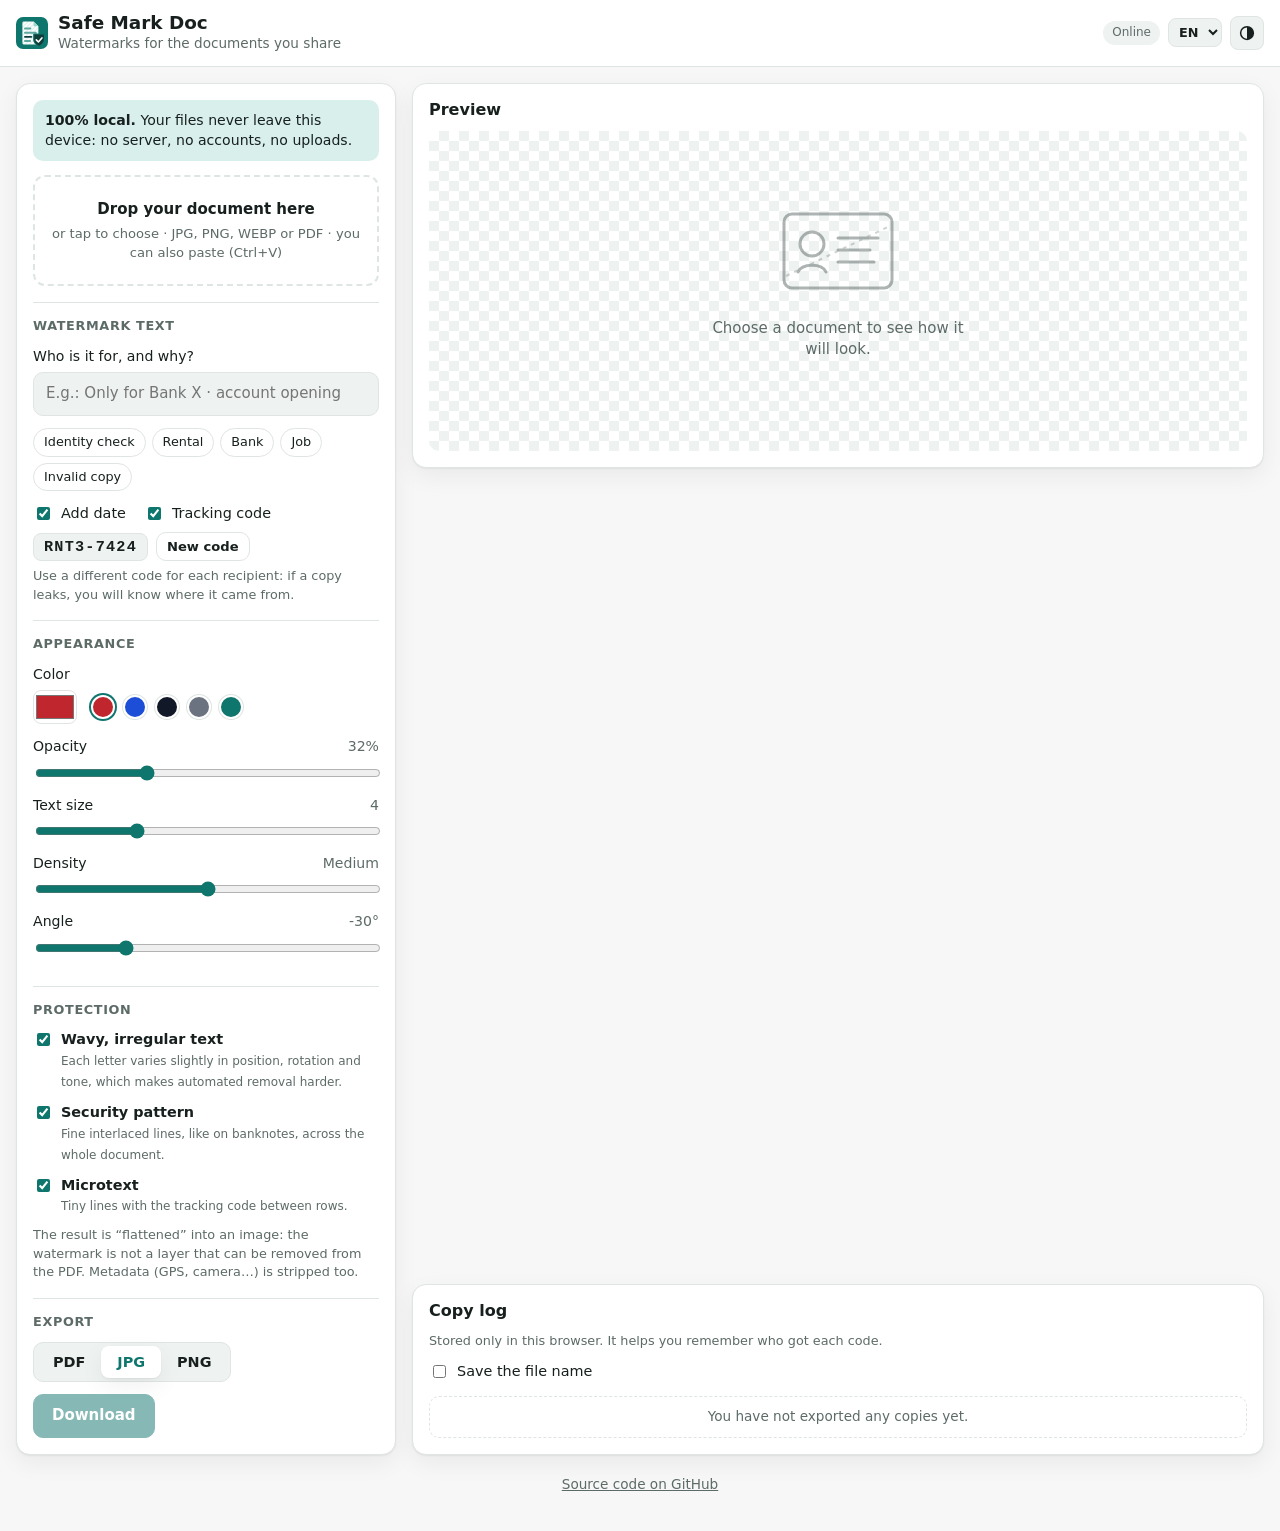
==== src/index.html @ 2d3dea59 "feat(a11y): announce progress and errors and expose the selected color" ====
<!doctype html>
<html lang="es">
<head>
  <meta charset="utf-8">
  <meta name="viewport" content="width=device-width, initial-scale=1, viewport-fit=cover">
  <title>Safe Mark Doc</title>
  <meta name="description" data-i18n-attr="content:meta.description" content="Añade marcas de agua resistentes a tu DNI, contratos o facturas antes de compartirlos. Sin subir nada: todo ocurre en tu dispositivo.">
  <meta name="theme-color" content="#0f766e">
  <link rel="manifest" href="manifest.webmanifest">
  <link rel="icon" href="icons/favicon.svg" type="image/svg+xml">
  <link rel="apple-touch-icon" href="icons/apple-touch-icon.png">
  <meta name="apple-mobile-web-app-capable" content="yes">
  <meta name="apple-mobile-web-app-title" content="Safe Mark Doc">
  <script>
    // Apply saved theme and language before first paint to avoid a flash.
    try {
      const prefs = JSON.parse(localStorage.getItem('ms-ui-v1') || '{}');
      if (prefs.theme === 'light' || prefs.theme === 'dark') document.documentElement.dataset.theme = prefs.theme;
      if (prefs.lang) document.documentElement.lang = prefs.lang;
    } catch {}
  </script>
  <link rel="stylesheet" href="css/styles.css">
  <script type="module" src="js/app.js"></script>
</head>
<body>
  <header class="o-topbar">
    <div class="m-brand">
      <img src="icons/favicon.svg" alt="" width="32" height="32">
      <div>
        <h1>Safe Mark Doc</h1>
        <p data-i18n="app.tagline">Marcas de agua para documentos que compartes</p>
      </div>
    </div>
    <div class="o-topbar__actions">
      <span id="net-status" class="a-pill" data-i18n-attr="title:top.netTitle"></span>
      <label class="m-lang-select">
        <span class="u-visually-hidden" data-i18n="top.language">Idioma</span>
        <select id="lang-select">
          <option value="es">ES</option>
          <option value="en">EN</option>
        </select>
      </label>
      <button type="button" id="theme-btn" class="a-icon-btn">
        <svg class="a-icon-btn__icon--auto" viewBox="0 0 24 24" aria-hidden="true"><circle cx="12" cy="12" r="8.5" fill="none" stroke="currentColor" stroke-width="2"/><path d="M12 3.5a8.5 8.5 0 0 1 0 17z" fill="currentColor"/></svg>
        <svg class="a-icon-btn__icon--light" viewBox="0 0 24 24" aria-hidden="true"><circle cx="12" cy="12" r="4.5" fill="none" stroke="currentColor" stroke-width="2"/><path d="M12 2v2.5M12 19.5V22M2 12h2.5M19.5 12H22M4.9 4.9l1.8 1.8M17.3 17.3l1.8 1.8M4.9 19.1l1.8-1.8M17.3 6.7l1.8-1.8" stroke="currentColor" stroke-width="2" stroke-linecap="round"/></svg>
        <svg class="a-icon-btn__icon--dark" viewBox="0 0 24 24" aria-hidden="true"><path d="M20 14.5A8.5 8.5 0 0 1 9.5 4a8.5 8.5 0 1 0 10.5 10.5z" fill="none" stroke="currentColor" stroke-width="2" stroke-linejoin="round"/></svg>
      </button>
      <button id="install-btn" class="a-btn a-btn--ghost" hidden data-i18n="top.install">Instalar app</button>
    </div>
  </header>

  <div id="update-bar" class="o-update-bar" role="status" hidden>
    <span data-i18n="update.available">Hay una nueva versión disponible.</span>
    <button type="button" id="update-btn" class="a-btn a-btn--small a-btn--primary" data-i18n="update.reload">Actualizar</button>
  </div>

  <main class="t-layout">
    <section class="o-panel t-layout__controls" data-i18n-attr="aria-label:controls.aria">
      <div class="a-privacy" data-i18n-html="privacy">
        <strong>100&nbsp;% local.</strong> Tus archivos nunca salen de este dispositivo: no hay servidor, ni cuentas, ni subidas.
      </div>

      <label class="m-dropzone" id="dropzone">
        <input id="file-input" type="file" accept="image/*,application/pdf" multiple>
        <span class="m-dropzone__title" data-i18n="drop.title">Arrastra aquí tu documento</span>
        <span class="m-dropzone__sub" data-i18n="drop.sub">o pulsa para elegir · JPG, PNG, WEBP o PDF · también puedes pegar (Ctrl+V)</span>
      </label>

      <fieldset>
        <legend data-i18n="text.legend">Texto de la marca</legend>
        <label class="m-field">
          <span data-i18n="text.label">¿Para quién y para qué?</span>
          <input id="wm-text" type="text" maxlength="120" data-i18n-attr="placeholder:text.placeholder" placeholder="Ej.: Solo para Banco X · apertura de cuenta">
        </label>
        <div class="m-chips" id="presets" data-i18n-attr="aria-label:presets.aria">
          <button type="button" class="a-chip" data-preset="identity" data-i18n="preset.identity.label">Verificación de identidad</button>
          <button type="button" class="a-chip" data-preset="rental" data-i18n="preset.rental.label">Alquiler</button>
          <button type="button" class="a-chip" data-preset="bank" data-i18n="preset.bank.label">Banco</button>
          <button type="button" class="a-chip" data-preset="job" data-i18n="preset.job.label">Empleo</button>
          <button type="button" class="a-chip" data-preset="copy" data-i18n="preset.copy.label">Copia no válida</button>
        </div>
        <div class="m-toggles">
          <label class="m-check"><input id="opt-date" type="checkbox" checked> <span data-i18n="opt.date">Añadir fecha</span></label>
          <label class="m-check"><input id="opt-trace" type="checkbox" checked> <span data-i18n="opt.trace">Código de rastreo</span></label>
        </div>
        <div class="m-trace-row" id="trace-row">
          <code id="trace-code" data-i18n-attr="title:trace.title"></code>
          <button type="button" class="a-btn a-btn--small a-btn--ghost" id="trace-regen" data-i18n="trace.regen">Nuevo código</button>
        </div>
        <p class="a-hint" data-i18n="trace.hint">Usa un código distinto para cada destinatario: si aparece una copia filtrada sabrás de dónde salió.</p>
      </fieldset>

      <fieldset>
        <legend data-i18n="look.legend">Aspecto</legend>
        <div class="m-row">
          <label class="m-field m-field--color">
            <span data-i18n="look.color">Color</span>
            <input id="wm-color" type="color" value="#c0262d">
          </label>
          <div class="m-swatches" id="swatches">
            <button type="button" style="--c:#c0262d" data-color="#c0262d" data-i18n-attr="aria-label:color.red"></button>
            <button type="button" style="--c:#1d4ed8" data-color="#1d4ed8" data-i18n-attr="aria-label:color.blue"></button>
            <button type="button" style="--c:#111827" data-color="#111827" data-i18n-attr="aria-label:color.black"></button>
            <button type="button" style="--c:#6b7280" data-color="#6b7280" data-i18n-attr="aria-label:color.gray"></button>
            <button type="button" style="--c:#0f766e" data-color="#0f766e" data-i18n-attr="aria-label:color.green"></button>
          </div>
        </div>
        <label class="m-field m-field--range">
          <span><span data-i18n="look.opacity">Opacidad</span> <output id="out-opacity"></output></span>
          <input id="wm-opacity" type="range" min="10" max="80" value="32">
        </label>
        <label class="m-field m-field--range">
          <span><span data-i18n="look.size">Tamaño del texto</span> <output id="out-size"></output></span>
          <input id="wm-size" type="range" min="2" max="9" step="0.5" value="4">
        </label>
        <label class="m-field m-field--range">
          <span><span data-i18n="look.density">Densidad</span> <output id="out-density"></output></span>
          <input id="wm-density" type="range" min="1" max="5" value="3">
        </label>
        <label class="m-field m-field--range">
          <span><span data-i18n="look.angle">Ángulo</span> <output id="out-angle"></output></span>
          <input id="wm-angle" type="range" min="-60" max="60" value="-30">
        </label>
      </fieldset>

      <fieldset>
        <legend data-i18n="protect.legend">Protección</legend>
        <label class="m-check m-check--block">
          <input id="opt-wave" type="checkbox" checked>
          <span data-i18n-html="protect.wave"></span>
        </label>
        <label class="m-check m-check--block">
          <input id="opt-guilloche" type="checkbox" checked>
          <span data-i18n-html="protect.guilloche"></span>
        </label>
        <label class="m-check m-check--block">
          <input id="opt-micro" type="checkbox" checked>
          <span data-i18n-html="protect.micro"></span>
        </label>
        <p class="a-hint" data-i18n="protect.hint"></p>
      </fieldset>

      <fieldset>
        <legend data-i18n="export.legend">Exportar</legend>
        <div class="m-segmented" id="format" role="radiogroup" data-i18n-attr="aria-label:export.format">
          <label><input type="radio" name="format" value="pdf"> PDF</label>
          <label><input type="radio" name="format" value="jpeg" checked> JPG</label>
          <label><input type="radio" name="format" value="png"> PNG</label>
        </div>
        <div class="m-actions">
          <button type="button" class="a-btn a-btn--primary" id="download-btn" disabled data-i18n="export.download">Descargar</button>
          <button type="button" class="a-btn" id="share-btn" disabled hidden data-i18n="export.share">Compartir…</button>
        </div>
      </fieldset>
    </section>

    <section class="o-panel t-layout__preview" data-i18n-attr="aria-label:preview.aria">
      <div class="o-panel__head">
        <h2 data-i18n="preview.title">Vista previa</h2>
        <div class="m-pager" id="pager" hidden>
          <button type="button" class="a-btn a-btn--small a-btn--ghost" id="prev-page" data-i18n-attr="aria-label:preview.prev">‹</button>
          <span id="page-label" aria-live="polite"></span>
          <button type="button" class="a-btn a-btn--small a-btn--ghost" id="next-page" data-i18n-attr="aria-label:preview.next">›</button>
        </div>
        <button type="button" class="a-btn a-btn--small a-btn--ghost" id="clear-btn" hidden data-i18n="preview.clear">Quitar</button>
      </div>
      <div class="o-redact-bar" id="redact-bar" hidden>
        <span class="o-redact-bar__label" data-i18n="redact.label">Ocultar datos</span>
        <div class="m-segmented m-segmented--compact" id="redact-mode" role="radiogroup" data-i18n-attr="aria-label:redact.aria">
          <label data-i18n-attr="title:redact.none.title"><input type="radio" name="redact" value="none" checked> <span data-i18n="redact.none">Ver</span></label>
          <label data-i18n-attr="title:redact.box.title"><input type="radio" name="redact" value="box"> <span data-i18n="redact.box">Tapar</span></label>
          <label data-i18n-attr="title:redact.blur.title"><input type="radio" name="redact" value="blur"> <span data-i18n="redact.blur">Desenfocar</span></label>
          <label data-i18n-attr="title:redact.pixelate.title"><input type="radio" name="redact" value="pixelate"> <span data-i18n="redact.pixelate">Pixelar</span></label>
        </div>
        <div class="o-redact-bar__actions">
          <button type="button" class="a-btn a-btn--small a-btn--ghost" id="redact-undo" disabled data-i18n="redact.undo">Deshacer</button>
          <button type="button" class="a-btn a-btn--small a-btn--ghost a-btn--danger" id="redact-delete" disabled data-i18n="redact.delete">Eliminar zona</button>
        </div>
      </div>
      <p class="a-hint a-hint--redact" id="redact-hint" aria-live="polite" hidden></p>
      <p class="a-hint a-hint--redact a-hint--keys" id="redact-keys" data-i18n="redact.keys"></p>
      <div class="o-stage" id="stage">
        <div class="m-empty" id="empty">
          <svg viewBox="0 0 120 90" aria-hidden="true"><rect x="6" y="8" width="108" height="74" rx="8" fill="none" stroke="currentColor" stroke-width="3"/><circle cx="34" cy="38" r="12" fill="none" stroke="currentColor" stroke-width="3"/><path d="M20 66c4-9 24-9 28 0M60 32h40M60 44h32M60 56h36" stroke="currentColor" stroke-width="3" stroke-linecap="round" fill="none"/><path d="M8 70 112 20" stroke="currentColor" stroke-width="2" stroke-dasharray="4 5" opacity=".6"/></svg>
          <p data-i18n="preview.empty">Elige un documento para ver aquí cómo quedará.</p>
        </div>
        <canvas id="preview-canvas" tabindex="0" role="application" aria-describedby="redact-hint redact-keys" data-i18n-attr="aria-label:redact.canvas" hidden></canvas>
        <div class="m-busy" id="busy" hidden><span class="a-spinner"></span><span id="busy-label" data-i18n="busy.default">Procesando…</span></div>
      </div>
    </section>

    <section class="o-panel t-layout__log" data-i18n-attr="aria-label:log.aria">
      <div class="o-panel__head">
        <h2 data-i18n="log.title">Registro de copias</h2>
        <button type="button" class="a-btn a-btn--small a-btn--ghost" id="log-clear" hidden data-i18n="log.clear">Borrar registro</button>
      </div>
      <p class="a-hint" data-i18n="log.hint">Se guarda solo en este navegador. Te ayuda a saber a quién diste cada código.</p>
      <label class="m-check m-check--log"><input id="log-keep-name" type="checkbox"> <span data-i18n="log.keepName">Guardar el nombre del archivo</span></label>
      <ul id="log-list" class="o-log-list"></ul>
    </section>
  </main>

  <footer class="o-site-footer">
    <a href="https://github.com/kijart/safe-mark-doc" target="_blank" rel="noopener noreferrer" data-i18n="footer.source">Código fuente en GitHub</a>
    <span id="app-version" class="o-site-footer__version" hidden></span>
  </footer>

  <dialog id="password-dialog" class="o-dialog" aria-labelledby="password-title" aria-describedby="password-message">
    <form id="password-form" method="dialog">
      <h2 id="password-title" data-i18n="password.title">PDF protegido</h2>
      <p id="password-message" class="o-dialog__message"></p>
      <input id="password-input" type="password" autocomplete="off" required data-i18n-attr="aria-label:password.label">
      <div class="m-actions o-dialog__actions">
        <button type="button" id="password-cancel" class="a-btn" data-i18n="password.cancel">Cancelar</button>
        <button type="submit" class="a-btn a-btn--primary" data-i18n="password.open">Abrir</button>
      </div>
    </form>
  </dialog>

  <div id="toast" class="o-toast" aria-hidden="true"></div>
  <p id="announce-status" class="u-visually-hidden" role="status"></p>
  <p id="announce-alert" class="u-visually-hidden" role="alert"></p>
</body>
</html>
---- src/css/styles.css ----
/*
 * Styles organized by Atomic Design levels:
 *   1. Tokens     design variables (colors, radius, shadow), light and dark
 *   2. Base       reset and document defaults
 *   3. Atoms      a-*  smallest elements: buttons, inputs, pills, chips...
 *   4. Molecules  m-*  small groups of atoms: fields, segmented control...
 *   5. Organisms  o-*  page sections: top bar, panels, stage, log, toast...
 *   6. Templates  t-*  page layout
 *   7. Utilities  u-*  single-purpose helpers
 *
 * Naming: BEM inside each prefix (block__element, block--modifier);
 * is-* classes are states toggled from JavaScript.
 * Responsive rules live next to the component they change.
 */

/* ==========================================================================
   1. Tokens
   ========================================================================== */

:root {
  --bg: #f6f7f6;
  --surface: #ffffff;
  --surface-2: #eef2f1;
  --text: #17201e;
  --muted: #5d6b68;
  --border: #dfe5e3;
  --accent: #0f766e;
  --accent-strong: #0b5f58;
  --accent-soft: #d8efec;
  --on-accent: #ffffff;
  --danger: #b42318;
  --shadow: 0 1px 2px rgb(16 24 22 / 6%), 0 8px 24px rgb(16 24 22 / 6%);
  --radius: 14px;
  color-scheme: light;
}

/* Dark tokens: used in automatic mode when the OS prefers dark, or when forced with data-theme="dark". */
@media (prefers-color-scheme: dark) {
  :root:not([data-theme="light"]) {
    --bg: #0e1413;
    --surface: #161e1c;
    --surface-2: #1e2826;
    --text: #e7eeec;
    --muted: #97a6a2;
    --border: #2a3532;
    --accent: #2bb3a4;
    --accent-strong: #4fc8ba;
    --accent-soft: #173a36;
    --on-accent: #06201d;
    --shadow: 0 1px 2px rgb(0 0 0 / 30%), 0 8px 24px rgb(0 0 0 / 25%);
    color-scheme: dark;

  }
}

:root[data-theme="dark"] {
  --bg: #0e1413;
  --surface: #161e1c;
  --surface-2: #1e2826;
  --text: #e7eeec;
  --muted: #97a6a2;
  --border: #2a3532;
  --accent: #2bb3a4;
  --accent-strong: #4fc8ba;
  --accent-soft: #173a36;
  --on-accent: #06201d;
  --shadow: 0 1px 2px rgb(0 0 0 / 30%), 0 8px 24px rgb(0 0 0 / 25%);
  color-scheme: dark;

}

/* ==========================================================================
   2. Base
   ========================================================================== */

* {
  box-sizing: border-box;
}

/* `hidden` must always win over component display rules (e.g. `.o-stage canvas { display: block }`). */
[hidden] {
  display: none !important;
}

html,
body {
  margin: 0;
}

body {
  background: var(--bg);
  color: var(--text);
  font: 15px/1.45 system-ui, -apple-system, "Segoe UI", Roboto, sans-serif;
  min-height: 100dvh;
}

/* ==========================================================================
   3. Atoms
   ========================================================================== */

/* Headings */
h1,
h2 {
  margin: 0;
  line-height: 1.2;
}

h1 {
  font-size: 1.15rem;
}

h2 {
  font-size: 1rem;
}

/* Form controls */
fieldset {
  border: 0;
  border-top: 1px solid var(--border);
  margin: 16px 0 0;
  padding: 14px 0 0;
  min-width: 0;
}

legend {
  font-weight: 650;
  font-size: .8rem;
  text-transform: uppercase;
  letter-spacing: .05em;
  color: var(--muted);
  padding: 0;
  float: left;
  width: 100%;
  margin-bottom: 10px;
}

legend+* {
  clear: both;
}

input[type="text"],
input[type="password"] {
  font: inherit;
  color: inherit;
  background: var(--surface-2);
  border: 1px solid var(--border);
  border-radius: 10px;
  padding: 10px 12px;
  width: 100%;
}

input[type="text"]:focus,
input[type="password"]:focus {
  outline: 2px solid var(--accent);
  outline-offset: 1px;
}

input[type="range"] {
  width: 100%;
  accent-color: var(--accent);
}

input[type="checkbox"],
input[type="radio"] {
  accent-color: var(--accent);
}

/* Button */
.a-btn {
  font: inherit;
  font-weight: 600;
  border: 1px solid var(--border);
  background: var(--surface);
  color: var(--text);
  padding: 10px 18px;
  border-radius: 10px;
  cursor: pointer;
}

.a-btn:hover:not(:disabled) {
  border-color: var(--accent);
}

.a-btn:disabled {
  opacity: .5;
  cursor: not-allowed;
}

.a-btn--primary {
  background: var(--accent);
  border-color: var(--accent);
  color: var(--on-accent);
}

.a-btn--primary:hover:not(:disabled) {
  background: var(--accent-strong);
}

.a-btn--ghost {
  background: transparent;
}

.a-btn--small {
  padding: 4px 10px;
  font-size: .82rem;
}

.a-btn--danger:not(:disabled) {
  color: var(--danger);
}

/* Icon button: shows the icon that matches its data-mode */
.a-icon-btn {
  display: inline-grid;
  place-items: center;
  width: 34px;
  height: 34px;
  padding: 0;
  border: 1px solid var(--border);
  border-radius: 8px;
  background: var(--surface-2);
  color: var(--text);
  cursor: pointer;
}

.a-icon-btn:hover {
  border-color: var(--accent);
}

.a-icon-btn:focus-visible {
  outline: 2px solid var(--accent);
  outline-offset: 1px;
}

.a-icon-btn svg {
  width: 18px;
  height: 18px;
  display: none;
}

.a-icon-btn[data-mode="auto"] .a-icon-btn__icon--auto,
.a-icon-btn[data-mode="light"] .a-icon-btn__icon--light,
.a-icon-btn[data-mode="dark"] .a-icon-btn__icon--dark {
  display: block;
}

/* Pill */
.a-pill {
  font-size: .75rem;
  padding: 3px 9px;
  border-radius: 999px;
  background: var(--surface-2);
  color: var(--muted);
  white-space: nowrap;
}

.a-pill.is-offline {
  background: #fdecc8;
  color: #7a4b00;
}

@media (max-width: 520px) {

  /* Only surface the connection pill when it matters. */
  .a-pill:not(.is-offline) {
    display: none;
  }
}

/* Chip */
.a-chip {
  font: inherit;
  font-size: .8rem;
  border: 1px solid var(--border);
  background: var(--surface);
  color: var(--text);
  padding: 4px 10px;
  border-radius: 999px;
  cursor: pointer;
}

.a-chip:hover {
  border-color: var(--accent);
  color: var(--accent);
}

/* Spinner */
.a-spinner {
  width: 20px;
  height: 20px;
  border-radius: 50%;
  border: 3px solid var(--border);
  border-top-color: var(--accent);
  animation: spin .8s linear infinite;
}

@keyframes spin {
  to {
    transform: rotate(360deg);
  }
}

/* Text */
.a-hint {
  color: var(--muted);
  font-size: .8rem;
  margin: 4px 0 0;
}

.a-hint--redact {
  margin: 0 0 10px;
}

/* Keyboard help: read by screen readers through aria-describedby, shown while the preview has keyboard focus. */
.a-hint--keys {
  display: none;
}

.o-panel:has(canvas:focus-visible) .a-hint--keys {
  display: block;
}

.a-privacy {
  background: var(--accent-soft);
  color: var(--text);
  border-radius: 10px;
  padding: 10px 12px;
  font-size: .88rem;
  margin-bottom: 14px;
}

/* ==========================================================================
   4. Molecules
   ========================================================================== */

/* Brand: logo, title and tagline */
.m-brand {
  display: flex;
  align-items: center;
  gap: 10px;
  min-width: 0;
}

.m-brand p {
  margin: 0;
  color: var(--muted);
  font-size: .85rem;
}

@media (max-width: 520px) {
  .m-brand p {
    display: none;
  }

  .m-brand h1 {
    white-space: nowrap;
  }
}

/* Language select */
.m-lang-select select {
  font: inherit;
  font-size: .8rem;
  font-weight: 650;
  color: var(--text);
  background: var(--surface-2);
  border: 1px solid var(--border);
  border-radius: 8px;
  padding: 5px 6px;
  cursor: pointer;
}

.m-lang-select select:focus-visible {
  outline: 2px solid var(--accent);
  outline-offset: 1px;
}

/* Dropzone */
.m-dropzone {
  display: flex;
  flex-direction: column;
  align-items: center;
  text-align: center;
  gap: 4px;
  padding: 22px 14px;
  border: 2px dashed var(--border);
  border-radius: 12px;
  cursor: pointer;
  transition: border-color .15s, background .15s;
}

.m-dropzone:hover,
.m-dropzone.is-over {
  border-color: var(--accent);
  background: var(--accent-soft);
}

.m-dropzone:focus-within {
  outline: 2px solid var(--accent);
  outline-offset: 2px;
}

.m-dropzone input {
  position: absolute;
  width: 1px;
  height: 1px;
  opacity: 0;
}

.m-dropzone__title {
  font-weight: 600;
}

.m-dropzone__sub {
  color: var(--muted);
  font-size: .82rem;
}

/* Field: label, value and control */
.m-field {
  display: flex;
  flex-direction: column;
  gap: 6px;
  margin-bottom: 12px;
}

.m-field>span {
  font-size: .88rem;
  display: flex;
  justify-content: space-between;
}

.m-field output {
  color: var(--muted);
  font-variant-numeric: tabular-nums;
}

.m-field--color input {
  width: 44px;
  height: 34px;
  padding: 0;
  border: 1px solid var(--border);
  border-radius: 8px;
  background: none;
  cursor: pointer;
}

/* Fields side by side */
.m-row {
  display: flex;
  align-items: flex-end;
  gap: 14px;
  margin-bottom: 12px;
}

.m-row .m-field {
  margin-bottom: 0;
}

/* Chip group */
.m-chips {
  display: flex;
  flex-wrap: wrap;
  gap: 6px;
  margin-bottom: 12px;
}

/* Checkbox with label */
.m-toggles {
  display: flex;
  flex-wrap: wrap;
  gap: 6px 18px;
  margin-bottom: 8px;
}

.m-check {
  display: inline-flex;
  align-items: center;
  gap: 8px;
  font-size: .9rem;
  cursor: pointer;
}

.m-check--block {
  display: flex;
  align-items: flex-start;
  margin-bottom: 10px;
}

.m-check--block input {
  margin-top: 4px;
}

.m-check--log {
  margin-top: 10px;
}

.m-check small {
  color: var(--muted);
}

/* Trace code and its action */
.m-trace-row {
  display: flex;
  align-items: center;
  gap: 8px;
  margin-bottom: 6px;
}

.m-trace-row code {
  font: 600 .95rem ui-monospace, SFMono-Regular, Menlo, monospace;
  letter-spacing: .08em;
  background: var(--surface-2);
  border: 1px solid var(--border);
  border-radius: 8px;
  padding: 4px 10px;
}

/* Color swatches */
.m-swatches {
  display: flex;
  gap: 8px;
  padding-bottom: 5px;
}

.m-swatches button {
  width: 24px;
  height: 24px;
  border-radius: 50%;
  background: var(--c);
  border: 2px solid var(--surface);
  box-shadow: 0 0 0 1px var(--border);
  cursor: pointer;
  padding: 0;
}

.m-swatches button[aria-pressed="true"] {
  box-shadow: 0 0 0 2px var(--accent);
}

/* Segmented control */
.m-segmented {
  display: inline-flex;
  background: var(--surface-2);
  border: 1px solid var(--border);
  border-radius: 10px;
  padding: 3px;
  margin-bottom: 12px;
}

.m-segmented label {
  padding: 6px 16px;
  border-radius: 8px;
  cursor: pointer;
  font-size: .9rem;
  font-weight: 550;
}

.m-segmented input {
  position: absolute;
  opacity: 0;
  pointer-events: none;
}

.m-segmented label:has(input:checked) {
  background: var(--surface);
  box-shadow: var(--shadow);
  color: var(--accent);
}

.m-segmented label:has(input:focus-visible) {
  outline: 2px solid var(--accent);
}

.m-segmented--compact {
  margin-bottom: 0;
}

.m-segmented--compact label {
  padding: 4px 11px;
  font-size: .84rem;
}

/* Button group */
.m-actions {
  display: flex;
  gap: 8px;
  flex-wrap: wrap;
}

/* Page navigation */
.m-pager {
  display: flex;
  align-items: center;
  gap: 6px;
  font-size: .85rem;
  color: var(--muted);
}

/* Empty preview */
.m-empty {
  text-align: center;
  color: var(--muted);
  max-width: 260px;
}

.m-empty svg {
  width: 120px;
  opacity: .5;
}

/* Busy overlay */
.m-busy {
  position: absolute;
  inset: 0;
  display: flex;
  align-items: center;
  justify-content: center;
  gap: 10px;
  background: color-mix(in srgb, var(--surface) 70%, transparent);
  font-weight: 600;
}

/* ==========================================================================
   5. Organisms
   ========================================================================== */

/* Top bar */
.o-topbar {
  display: flex;
  align-items: center;
  justify-content: space-between;
  gap: 12px;
  padding: calc(12px + env(safe-area-inset-top)) 16px 12px;
  background: var(--surface);
  border-bottom: 1px solid var(--border);
  position: sticky;
  top: 0;
  z-index: 5;
}

.o-topbar__actions {
  display: flex;
  align-items: center;
  gap: 8px;
}

.o-topbar .a-btn {
  white-space: nowrap;
  padding: 6px 12px;
  font-size: .85rem;
}

@media (max-width: 520px) {
  .o-topbar {
    flex-wrap: wrap;
    row-gap: 8px;
  }

  .o-topbar__actions {
    margin-left: auto;
  }
}

/* Panel */
.o-panel {
  background: var(--surface);
  border: 1px solid var(--border);
  border-radius: var(--radius);
  box-shadow: var(--shadow);
  padding: 16px;
  min-width: 0;
}

.o-panel__head {
  display: flex;
  align-items: center;
  gap: 12px;
  margin-bottom: 12px;
}

.o-panel__head h2 {
  flex: 1;
}

/* Redaction toolbar */
.o-redact-bar {
  display: flex;
  flex-wrap: wrap;
  align-items: center;
  gap: 8px 12px;
  margin-bottom: 8px;
}

.o-redact-bar__label {
  font-size: .82rem;
  font-weight: 650;
  color: var(--muted);
}

.o-redact-bar__actions {
  display: flex;
  gap: 6px;
  margin-left: auto;
}

/* Preview stage */
.o-stage {
  position: relative;
  min-height: 320px;
  border-radius: 10px;
  background:
    repeating-conic-gradient(var(--surface-2) 0 25%, transparent 0 50%) 0 0 / 20px 20px;
  display: grid;
  grid-template-columns: minmax(0, 1fr);
  place-items: center;
  overflow: hidden;
  padding: 12px;
}

.o-stage canvas {
  display: block;
  max-width: 100%;
  max-height: 72vh;
  width: auto;
  height: auto;
  border-radius: 4px;
  box-shadow: var(--shadow);
}

.o-stage canvas:focus-visible {
  outline: 2px solid var(--accent);
  outline-offset: 3px;
}

.o-stage canvas.is-drawing {
  cursor: crosshair;
  touch-action: none;
}

.o-stage canvas.is-selectable {
  cursor: pointer;
}

@media (max-width: 520px) {
  .o-stage {
    min-height: 240px;
  }
}

/* Trace log */
.o-log-list {
  list-style: none;
  margin: 12px 0 0;
  padding: 0;
  display: grid;
  gap: 8px;
}

.o-log-list li {
  display: grid;
  grid-template-columns: auto minmax(0, 1fr) auto;
  gap: 4px 12px;
  align-items: center;
  padding: 10px 12px;
  border: 1px solid var(--border);
  border-radius: 10px;
  font-size: .85rem;
}

.o-log-list code {
  font: 600 .85rem ui-monospace, Menlo, monospace;
  color: var(--accent);
}

.o-log-list__meta {
  color: var(--muted);
  font-size: .78rem;
  grid-column: 2 / 3;
}

.o-log-list__text {
  overflow: hidden;
  text-overflow: ellipsis;
  white-space: nowrap;
}

.o-log-list__delete {
  grid-row: 1 / 3;
  grid-column: 3;
}

.o-log-list .o-log-list__empty {
  color: var(--muted);
  border-style: dashed;
  display: block;
  text-align: center;
}

/* Update bar: a new version is installed and waiting */
.o-update-bar {
  display: flex;
  align-items: center;
  justify-content: center;
  flex-wrap: wrap;
  gap: 8px 12px;
  padding: 8px 16px;
  background: var(--accent-soft);
  border-bottom: 1px solid var(--border);
  font-size: .9rem;
}

/* Dialog */
.o-dialog {
  width: min(420px, calc(100vw - 32px));
  padding: 20px;
  border: 1px solid var(--border);
  border-radius: var(--radius);
  background: var(--surface);
  color: var(--text);
  box-shadow: var(--shadow);
}

.o-dialog::backdrop {
  background: rgb(0 0 0 / 40%);
}

.o-dialog__message {
  margin: 8px 0 12px;
  color: var(--muted);
  font-size: .9rem;
  overflow-wrap: anywhere;
}

.o-dialog__actions {
  justify-content: flex-end;
  margin-top: 16px;
}

/* Toast */
.o-toast {
  position: fixed;
  left: 50%;
  bottom: calc(20px + env(safe-area-inset-bottom));
  transform: translate(-50%, 20px);
  background: var(--text);
  color: var(--bg);
  padding: 10px 16px;
  border-radius: 10px;
  font-size: .9rem;
  opacity: 0;
  pointer-events: none;
  transition: opacity .2s, transform .2s;
  max-width: calc(100vw - 32px);
}

.o-toast.is-visible {
  opacity: 1;
  transform: translate(-50%, 0);
}

.o-toast.is-error {
  background: var(--danger);
  color: #fff;
}

/* Footer */
.o-site-footer {
  padding: 4px 16px calc(20px + env(safe-area-inset-bottom));
  text-align: center;
  font-size: .85rem;
}

.o-site-footer a {
  color: var(--muted);
}

.o-site-footer a:hover,
.o-site-footer a:focus-visible {
  color: var(--accent);
}

.o-site-footer__version {
  color: var(--muted);
}

.o-site-footer__version::before {
  content: " · ";
}

/* ==========================================================================
   6. Templates
   ========================================================================== */

.t-layout {
  display: grid;
  gap: 16px;
  padding: 16px;
  max-width: 1280px;
  margin: 0 auto;
  grid-template-columns: minmax(0, 1fr);
}

@media (min-width: 920px) {
  .t-layout {
    grid-template-columns: 380px minmax(0, 1fr);
    grid-template-rows: 1fr auto;
    grid-template-areas: "controls preview" "controls log";
    align-items: start;
  }

  .t-layout__controls {
    grid-area: controls;
  }

  .t-layout__preview {
    grid-area: preview;
    position: sticky;
    top: 76px;
  }

  .t-layout__log {
    grid-area: log;
  }
}

@media (max-width: 520px) {
  .t-layout {
    padding: 12px;
  }
}

/* ==========================================================================
   7. Utilities
   ========================================================================== */

.u-visually-hidden {
  position: absolute;
  width: 1px;
  height: 1px;
  overflow: hidden;
  clip-path: inset(50%);
  white-space: nowrap;
}
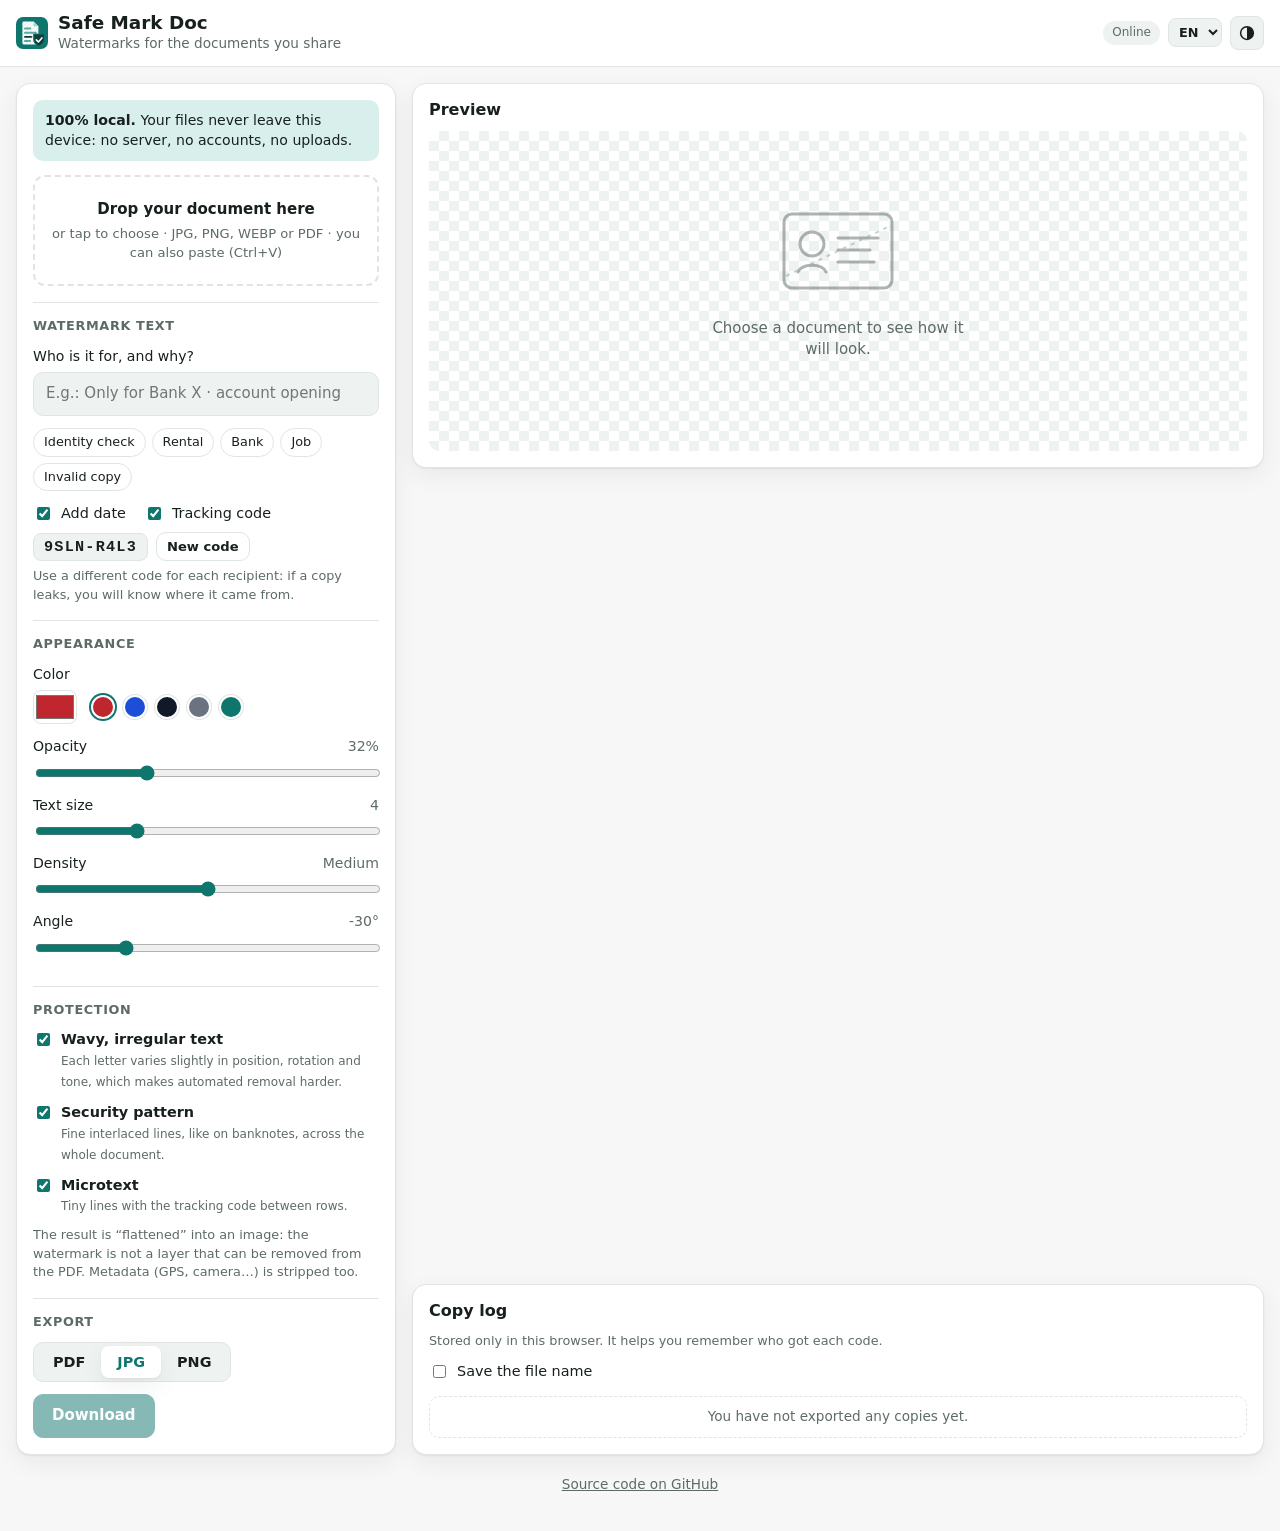
==== commit aa4964cf: "fix(i18n): use English as the base language and a neutral offline response" ====
--- a/src/index.html
+++ b/src/index.html
@@ -1,10 +1,10 @@
 <!doctype html>
-<html lang="es">
+<html lang="en">
 <head>
   <meta charset="utf-8">
   <meta name="viewport" content="width=device-width, initial-scale=1, viewport-fit=cover">
   <title>Safe Mark Doc</title>
-  <meta name="description" data-i18n-attr="content:meta.description" content="Añade marcas de agua resistentes a tu DNI, contratos o facturas antes de compartirlos. Sin subir nada: todo ocurre en tu dispositivo.">
+  <meta name="description" data-i18n-attr="content:meta.description" content="Add tamper-resistant watermarks to your ID, contracts or invoices before sharing them. Nothing is uploaded: everything happens on your device.">
   <meta name="theme-color" content="#0f766e">
   <link rel="manifest" href="manifest.webmanifest">
   <link rel="icon" href="icons/favicon.svg" type="image/svg+xml">
@@ -28,13 +28,13 @@
       <img src="icons/favicon.svg" alt="" width="32" height="32">
       <div>
         <h1>Safe Mark Doc</h1>
-        <p data-i18n="app.tagline">Marcas de agua para documentos que compartes</p>
+        <p data-i18n="app.tagline">Watermarks for the documents you share</p>
       </div>
     </div>
     <div class="o-topbar__actions">
       <span id="net-status" class="a-pill" data-i18n-attr="title:top.netTitle"></span>
       <label class="m-lang-select">
-        <span class="u-visually-hidden" data-i18n="top.language">Idioma</span>
+        <span class="u-visually-hidden" data-i18n="top.language">Language</span>
         <select id="lang-select">
           <option value="es">ES</option>
           <option value="en">EN</option>
@@ -45,53 +45,53 @@
         <svg class="a-icon-btn__icon--light" viewBox="0 0 24 24" aria-hidden="true"><circle cx="12" cy="12" r="4.5" fill="none" stroke="currentColor" stroke-width="2"/><path d="M12 2v2.5M12 19.5V22M2 12h2.5M19.5 12H22M4.9 4.9l1.8 1.8M17.3 17.3l1.8 1.8M4.9 19.1l1.8-1.8M17.3 6.7l1.8-1.8" stroke="currentColor" stroke-width="2" stroke-linecap="round"/></svg>
         <svg class="a-icon-btn__icon--dark" viewBox="0 0 24 24" aria-hidden="true"><path d="M20 14.5A8.5 8.5 0 0 1 9.5 4a8.5 8.5 0 1 0 10.5 10.5z" fill="none" stroke="currentColor" stroke-width="2" stroke-linejoin="round"/></svg>
       </button>
-      <button id="install-btn" class="a-btn a-btn--ghost" hidden data-i18n="top.install">Instalar app</button>
+      <button id="install-btn" class="a-btn a-btn--ghost" hidden data-i18n="top.install">Install app</button>
     </div>
   </header>
 
   <div id="update-bar" class="o-update-bar" role="status" hidden>
-    <span data-i18n="update.available">Hay una nueva versión disponible.</span>
-    <button type="button" id="update-btn" class="a-btn a-btn--small a-btn--primary" data-i18n="update.reload">Actualizar</button>
+    <span data-i18n="update.available">A new version is available.</span>
+    <button type="button" id="update-btn" class="a-btn a-btn--small a-btn--primary" data-i18n="update.reload">Update</button>
   </div>
 
   <main class="t-layout">
     <section class="o-panel t-layout__controls" data-i18n-attr="aria-label:controls.aria">
       <div class="a-privacy" data-i18n-html="privacy">
-        <strong>100&nbsp;% local.</strong> Tus archivos nunca salen de este dispositivo: no hay servidor, ni cuentas, ni subidas.
+        <strong>100% local.</strong> Your files never leave this device: no server, no accounts, no uploads.
       </div>
 
       <label class="m-dropzone" id="dropzone">
         <input id="file-input" type="file" accept="image/*,application/pdf" multiple>
-        <span class="m-dropzone__title" data-i18n="drop.title">Arrastra aquí tu documento</span>
-        <span class="m-dropzone__sub" data-i18n="drop.sub">o pulsa para elegir · JPG, PNG, WEBP o PDF · también puedes pegar (Ctrl+V)</span>
+        <span class="m-dropzone__title" data-i18n="drop.title">Drop your document here</span>
+        <span class="m-dropzone__sub" data-i18n="drop.sub">or tap to choose · JPG, PNG, WEBP or PDF · you can also paste (Ctrl+V)</span>
       </label>
 
       <fieldset>
-        <legend data-i18n="text.legend">Texto de la marca</legend>
+        <legend data-i18n="text.legend">Watermark text</legend>
         <label class="m-field">
-          <span data-i18n="text.label">¿Para quién y para qué?</span>
-          <input id="wm-text" type="text" maxlength="120" data-i18n-attr="placeholder:text.placeholder" placeholder="Ej.: Solo para Banco X · apertura de cuenta">
+          <span data-i18n="text.label">Who is it for, and why?</span>
+          <input id="wm-text" type="text" maxlength="120" data-i18n-attr="placeholder:text.placeholder" placeholder="E.g.: Only for Bank X · account opening">
         </label>
         <div class="m-chips" id="presets" data-i18n-attr="aria-label:presets.aria">
-          <button type="button" class="a-chip" data-preset="identity" data-i18n="preset.identity.label">Verificación de identidad</button>
-          <button type="button" class="a-chip" data-preset="rental" data-i18n="preset.rental.label">Alquiler</button>
-          <button type="button" class="a-chip" data-preset="bank" data-i18n="preset.bank.label">Banco</button>
-          <button type="button" class="a-chip" data-preset="job" data-i18n="preset.job.label">Empleo</button>
-          <button type="button" class="a-chip" data-preset="copy" data-i18n="preset.copy.label">Copia no válida</button>
+          <button type="button" class="a-chip" data-preset="identity" data-i18n="preset.identity.label">Identity check</button>
+          <button type="button" class="a-chip" data-preset="rental" data-i18n="preset.rental.label">Rental</button>
+          <button type="button" class="a-chip" data-preset="bank" data-i18n="preset.bank.label">Bank</button>
+          <button type="button" class="a-chip" data-preset="job" data-i18n="preset.job.label">Job</button>
+          <button type="button" class="a-chip" data-preset="copy" data-i18n="preset.copy.label">Invalid copy</button>
         </div>
         <div class="m-toggles">
-          <label class="m-check"><input id="opt-date" type="checkbox" checked> <span data-i18n="opt.date">Añadir fecha</span></label>
-          <label class="m-check"><input id="opt-trace" type="checkbox" checked> <span data-i18n="opt.trace">Código de rastreo</span></label>
+          <label class="m-check"><input id="opt-date" type="checkbox" checked> <span data-i18n="opt.date">Add date</span></label>
+          <label class="m-check"><input id="opt-trace" type="checkbox" checked> <span data-i18n="opt.trace">Tracking code</span></label>
         </div>
         <div class="m-trace-row" id="trace-row">
           <code id="trace-code" data-i18n-attr="title:trace.title"></code>
-          <button type="button" class="a-btn a-btn--small a-btn--ghost" id="trace-regen" data-i18n="trace.regen">Nuevo código</button>
-        </div>
-        <p class="a-hint" data-i18n="trace.hint">Usa un código distinto para cada destinatario: si aparece una copia filtrada sabrás de dónde salió.</p>
-      </fieldset>
-
-      <fieldset>
-        <legend data-i18n="look.legend">Aspecto</legend>
+          <button type="button" class="a-btn a-btn--small a-btn--ghost" id="trace-regen" data-i18n="trace.regen">New code</button>
+        </div>
+        <p class="a-hint" data-i18n="trace.hint">Use a different code for each recipient: if a copy leaks, you will know where it came from.</p>
+      </fieldset>
+
+      <fieldset>
+        <legend data-i18n="look.legend">Appearance</legend>
         <div class="m-row">
           <label class="m-field m-field--color">
             <span data-i18n="look.color">Color</span>
@@ -106,25 +106,25 @@
           </div>
         </div>
         <label class="m-field m-field--range">
-          <span><span data-i18n="look.opacity">Opacidad</span> <output id="out-opacity"></output></span>
+          <span><span data-i18n="look.opacity">Opacity</span> <output id="out-opacity"></output></span>
           <input id="wm-opacity" type="range" min="10" max="80" value="32">
         </label>
         <label class="m-field m-field--range">
-          <span><span data-i18n="look.size">Tamaño del texto</span> <output id="out-size"></output></span>
+          <span><span data-i18n="look.size">Text size</span> <output id="out-size"></output></span>
           <input id="wm-size" type="range" min="2" max="9" step="0.5" value="4">
         </label>
         <label class="m-field m-field--range">
-          <span><span data-i18n="look.density">Densidad</span> <output id="out-density"></output></span>
+          <span><span data-i18n="look.density">Density</span> <output id="out-density"></output></span>
           <input id="wm-density" type="range" min="1" max="5" value="3">
         </label>
         <label class="m-field m-field--range">
-          <span><span data-i18n="look.angle">Ángulo</span> <output id="out-angle"></output></span>
+          <span><span data-i18n="look.angle">Angle</span> <output id="out-angle"></output></span>
           <input id="wm-angle" type="range" min="-60" max="60" value="-30">
         </label>
       </fieldset>
 
       <fieldset>
-        <legend data-i18n="protect.legend">Protección</legend>
+        <legend data-i18n="protect.legend">Protection</legend>
         <label class="m-check m-check--block">
           <input id="opt-wave" type="checkbox" checked>
           <span data-i18n-html="protect.wave"></span>
@@ -141,40 +141,40 @@
       </fieldset>
 
       <fieldset>
-        <legend data-i18n="export.legend">Exportar</legend>
+        <legend data-i18n="export.legend">Export</legend>
         <div class="m-segmented" id="format" role="radiogroup" data-i18n-attr="aria-label:export.format">
           <label><input type="radio" name="format" value="pdf"> PDF</label>
           <label><input type="radio" name="format" value="jpeg" checked> JPG</label>
           <label><input type="radio" name="format" value="png"> PNG</label>
         </div>
         <div class="m-actions">
-          <button type="button" class="a-btn a-btn--primary" id="download-btn" disabled data-i18n="export.download">Descargar</button>
-          <button type="button" class="a-btn" id="share-btn" disabled hidden data-i18n="export.share">Compartir…</button>
+          <button type="button" class="a-btn a-btn--primary" id="download-btn" disabled data-i18n="export.download">Download</button>
+          <button type="button" class="a-btn" id="share-btn" disabled hidden data-i18n="export.share">Share…</button>
         </div>
       </fieldset>
     </section>
 
     <section class="o-panel t-layout__preview" data-i18n-attr="aria-label:preview.aria">
       <div class="o-panel__head">
-        <h2 data-i18n="preview.title">Vista previa</h2>
+        <h2 data-i18n="preview.title">Preview</h2>
         <div class="m-pager" id="pager" hidden>
           <button type="button" class="a-btn a-btn--small a-btn--ghost" id="prev-page" data-i18n-attr="aria-label:preview.prev">‹</button>
           <span id="page-label" aria-live="polite"></span>
           <button type="button" class="a-btn a-btn--small a-btn--ghost" id="next-page" data-i18n-attr="aria-label:preview.next">›</button>
         </div>
-        <button type="button" class="a-btn a-btn--small a-btn--ghost" id="clear-btn" hidden data-i18n="preview.clear">Quitar</button>
+        <button type="button" class="a-btn a-btn--small a-btn--ghost" id="clear-btn" hidden data-i18n="preview.clear">Remove</button>
       </div>
       <div class="o-redact-bar" id="redact-bar" hidden>
-        <span class="o-redact-bar__label" data-i18n="redact.label">Ocultar datos</span>
+        <span class="o-redact-bar__label" data-i18n="redact.label">Hide data</span>
         <div class="m-segmented m-segmented--compact" id="redact-mode" role="radiogroup" data-i18n-attr="aria-label:redact.aria">
-          <label data-i18n-attr="title:redact.none.title"><input type="radio" name="redact" value="none" checked> <span data-i18n="redact.none">Ver</span></label>
-          <label data-i18n-attr="title:redact.box.title"><input type="radio" name="redact" value="box"> <span data-i18n="redact.box">Tapar</span></label>
-          <label data-i18n-attr="title:redact.blur.title"><input type="radio" name="redact" value="blur"> <span data-i18n="redact.blur">Desenfocar</span></label>
-          <label data-i18n-attr="title:redact.pixelate.title"><input type="radio" name="redact" value="pixelate"> <span data-i18n="redact.pixelate">Pixelar</span></label>
+          <label data-i18n-attr="title:redact.none.title"><input type="radio" name="redact" value="none" checked> <span data-i18n="redact.none">View</span></label>
+          <label data-i18n-attr="title:redact.box.title"><input type="radio" name="redact" value="box"> <span data-i18n="redact.box">Cover</span></label>
+          <label data-i18n-attr="title:redact.blur.title"><input type="radio" name="redact" value="blur"> <span data-i18n="redact.blur">Blur</span></label>
+          <label data-i18n-attr="title:redact.pixelate.title"><input type="radio" name="redact" value="pixelate"> <span data-i18n="redact.pixelate">Pixelate</span></label>
         </div>
         <div class="o-redact-bar__actions">
-          <button type="button" class="a-btn a-btn--small a-btn--ghost" id="redact-undo" disabled data-i18n="redact.undo">Deshacer</button>
-          <button type="button" class="a-btn a-btn--small a-btn--ghost a-btn--danger" id="redact-delete" disabled data-i18n="redact.delete">Eliminar zona</button>
+          <button type="button" class="a-btn a-btn--small a-btn--ghost" id="redact-undo" disabled data-i18n="redact.undo">Undo</button>
+          <button type="button" class="a-btn a-btn--small a-btn--ghost a-btn--danger" id="redact-delete" disabled data-i18n="redact.delete">Delete area</button>
         </div>
       </div>
       <p class="a-hint a-hint--redact" id="redact-hint" aria-live="polite" hidden></p>
@@ -182,37 +182,37 @@
       <div class="o-stage" id="stage">
         <div class="m-empty" id="empty">
           <svg viewBox="0 0 120 90" aria-hidden="true"><rect x="6" y="8" width="108" height="74" rx="8" fill="none" stroke="currentColor" stroke-width="3"/><circle cx="34" cy="38" r="12" fill="none" stroke="currentColor" stroke-width="3"/><path d="M20 66c4-9 24-9 28 0M60 32h40M60 44h32M60 56h36" stroke="currentColor" stroke-width="3" stroke-linecap="round" fill="none"/><path d="M8 70 112 20" stroke="currentColor" stroke-width="2" stroke-dasharray="4 5" opacity=".6"/></svg>
-          <p data-i18n="preview.empty">Elige un documento para ver aquí cómo quedará.</p>
+          <p data-i18n="preview.empty">Choose a document to see how it will look.</p>
         </div>
         <canvas id="preview-canvas" tabindex="0" role="application" aria-describedby="redact-hint redact-keys" data-i18n-attr="aria-label:redact.canvas" hidden></canvas>
-        <div class="m-busy" id="busy" hidden><span class="a-spinner"></span><span id="busy-label" data-i18n="busy.default">Procesando…</span></div>
+        <div class="m-busy" id="busy" hidden><span class="a-spinner"></span><span id="busy-label" data-i18n="busy.default">Processing…</span></div>
       </div>
     </section>
 
     <section class="o-panel t-layout__log" data-i18n-attr="aria-label:log.aria">
       <div class="o-panel__head">
-        <h2 data-i18n="log.title">Registro de copias</h2>
-        <button type="button" class="a-btn a-btn--small a-btn--ghost" id="log-clear" hidden data-i18n="log.clear">Borrar registro</button>
-      </div>
-      <p class="a-hint" data-i18n="log.hint">Se guarda solo en este navegador. Te ayuda a saber a quién diste cada código.</p>
-      <label class="m-check m-check--log"><input id="log-keep-name" type="checkbox"> <span data-i18n="log.keepName">Guardar el nombre del archivo</span></label>
+        <h2 data-i18n="log.title">Copy log</h2>
+        <button type="button" class="a-btn a-btn--small a-btn--ghost" id="log-clear" hidden data-i18n="log.clear">Clear log</button>
+      </div>
+      <p class="a-hint" data-i18n="log.hint">Stored only in this browser. It helps you remember who got each code.</p>
+      <label class="m-check m-check--log"><input id="log-keep-name" type="checkbox"> <span data-i18n="log.keepName">Save the file name</span></label>
       <ul id="log-list" class="o-log-list"></ul>
     </section>
   </main>
 
   <footer class="o-site-footer">
-    <a href="https://github.com/kijart/safe-mark-doc" target="_blank" rel="noopener noreferrer" data-i18n="footer.source">Código fuente en GitHub</a>
+    <a href="https://github.com/kijart/safe-mark-doc" target="_blank" rel="noopener noreferrer" data-i18n="footer.source">Source code on GitHub</a>
     <span id="app-version" class="o-site-footer__version" hidden></span>
   </footer>
 
   <dialog id="password-dialog" class="o-dialog" aria-labelledby="password-title" aria-describedby="password-message">
     <form id="password-form" method="dialog">
-      <h2 id="password-title" data-i18n="password.title">PDF protegido</h2>
+      <h2 id="password-title" data-i18n="password.title">Protected PDF</h2>
       <p id="password-message" class="o-dialog__message"></p>
       <input id="password-input" type="password" autocomplete="off" required data-i18n-attr="aria-label:password.label">
       <div class="m-actions o-dialog__actions">
-        <button type="button" id="password-cancel" class="a-btn" data-i18n="password.cancel">Cancelar</button>
-        <button type="submit" class="a-btn a-btn--primary" data-i18n="password.open">Abrir</button>
+        <button type="button" id="password-cancel" class="a-btn" data-i18n="password.cancel">Cancel</button>
+        <button type="submit" class="a-btn a-btn--primary" data-i18n="password.open">Open</button>
       </div>
     </form>
   </dialog>
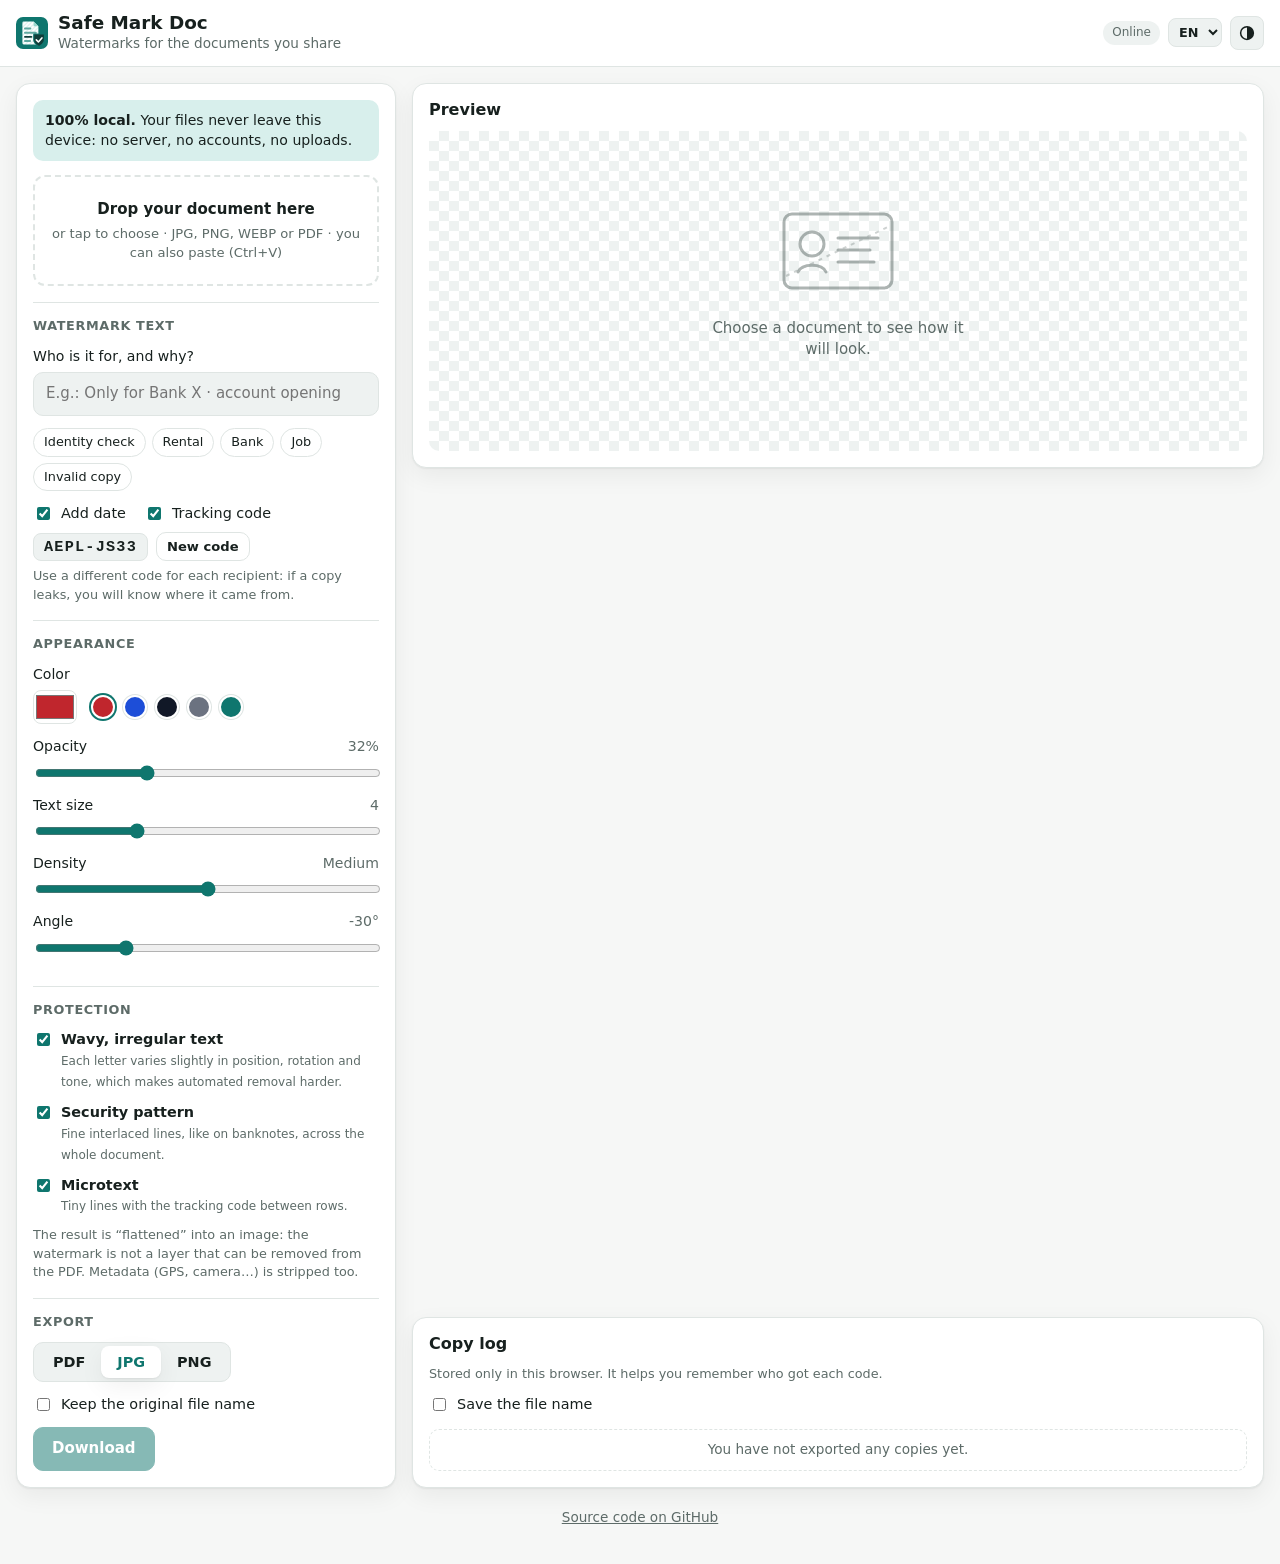
==== commit 5f7f069c: "fix(export): give exported files a neutral name unless asked to keep the original" ====
--- a/src/index.html
+++ b/src/index.html
@@ -147,6 +147,7 @@
           <label><input type="radio" name="format" value="jpeg" checked> JPG</label>
           <label><input type="radio" name="format" value="png"> PNG</label>
         </div>
+        <label class="m-check m-check--export"><input id="export-keep-name" type="checkbox"> <span data-i18n="export.keepName">Keep the original file name</span></label>
         <div class="m-actions">
           <button type="button" class="a-btn a-btn--primary" id="download-btn" disabled data-i18n="export.download">Download</button>
           <button type="button" class="a-btn" id="share-btn" disabled hidden data-i18n="export.share">Share…</button>
--- a/src/css/styles.css
+++ b/src/css/styles.css
@@ -495,6 +495,12 @@
   margin-top: 10px;
 }
 
+.m-check--export {
+  display: flex;
+  width: fit-content;
+  margin-bottom: 12px;
+}
+
 .m-check small {
   color: var(--muted);
 }
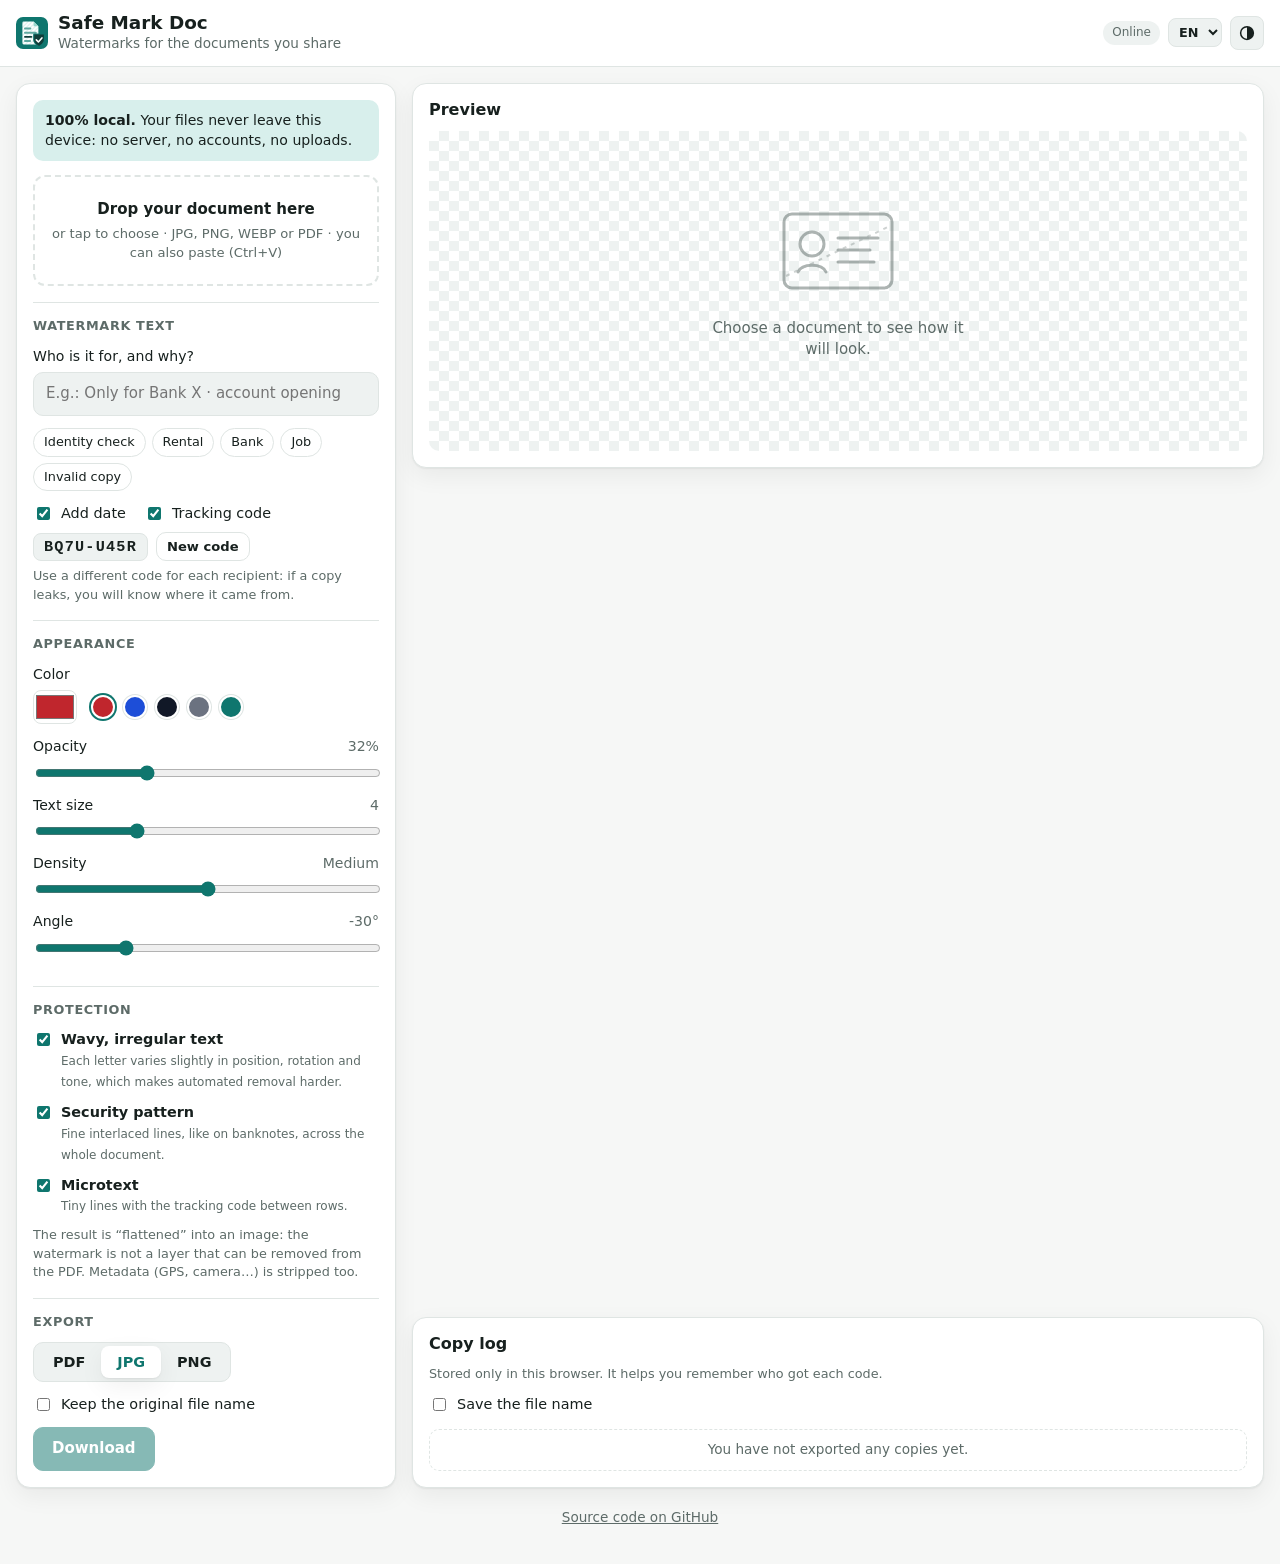
==== commit 60e83194: "feat(security): enforce the CSP on every host" ====
--- a/src/index.html
+++ b/src/index.html
@@ -2,6 +2,7 @@
 <html lang="en">
 <head>
   <meta charset="utf-8">
+  <meta http-equiv="Content-Security-Policy" content="default-src 'self'; script-src 'self' 'sha256-SOkTy9/9OgmfgG5jYBqHfkcarbmCTaWzUJ3GbNUOKh4='; style-src 'self'; img-src 'self' blob: data:; font-src 'self' blob: data:; worker-src 'self' blob:; connect-src 'self'; manifest-src 'self'; object-src 'none'; base-uri 'self'; form-action 'self'">
   <meta name="viewport" content="width=device-width, initial-scale=1, viewport-fit=cover">
   <title>Safe Mark Doc</title>
   <meta name="description" data-i18n-attr="content:meta.description" content="Add tamper-resistant watermarks to your ID, contracts or invoices before sharing them. Nothing is uploaded: everything happens on your device.">
@@ -98,11 +99,11 @@
             <input id="wm-color" type="color" value="#c0262d">
           </label>
           <div class="m-swatches" id="swatches">
-            <button type="button" style="--c:#c0262d" data-color="#c0262d" data-i18n-attr="aria-label:color.red"></button>
-            <button type="button" style="--c:#1d4ed8" data-color="#1d4ed8" data-i18n-attr="aria-label:color.blue"></button>
-            <button type="button" style="--c:#111827" data-color="#111827" data-i18n-attr="aria-label:color.black"></button>
-            <button type="button" style="--c:#6b7280" data-color="#6b7280" data-i18n-attr="aria-label:color.gray"></button>
-            <button type="button" style="--c:#0f766e" data-color="#0f766e" data-i18n-attr="aria-label:color.green"></button>
+            <button type="button" data-color="#c0262d" data-i18n-attr="aria-label:color.red"></button>
+            <button type="button" data-color="#1d4ed8" data-i18n-attr="aria-label:color.blue"></button>
+            <button type="button" data-color="#111827" data-i18n-attr="aria-label:color.black"></button>
+            <button type="button" data-color="#6b7280" data-i18n-attr="aria-label:color.gray"></button>
+            <button type="button" data-color="#0f766e" data-i18n-attr="aria-label:color.green"></button>
           </div>
         </div>
         <label class="m-field m-field--range">
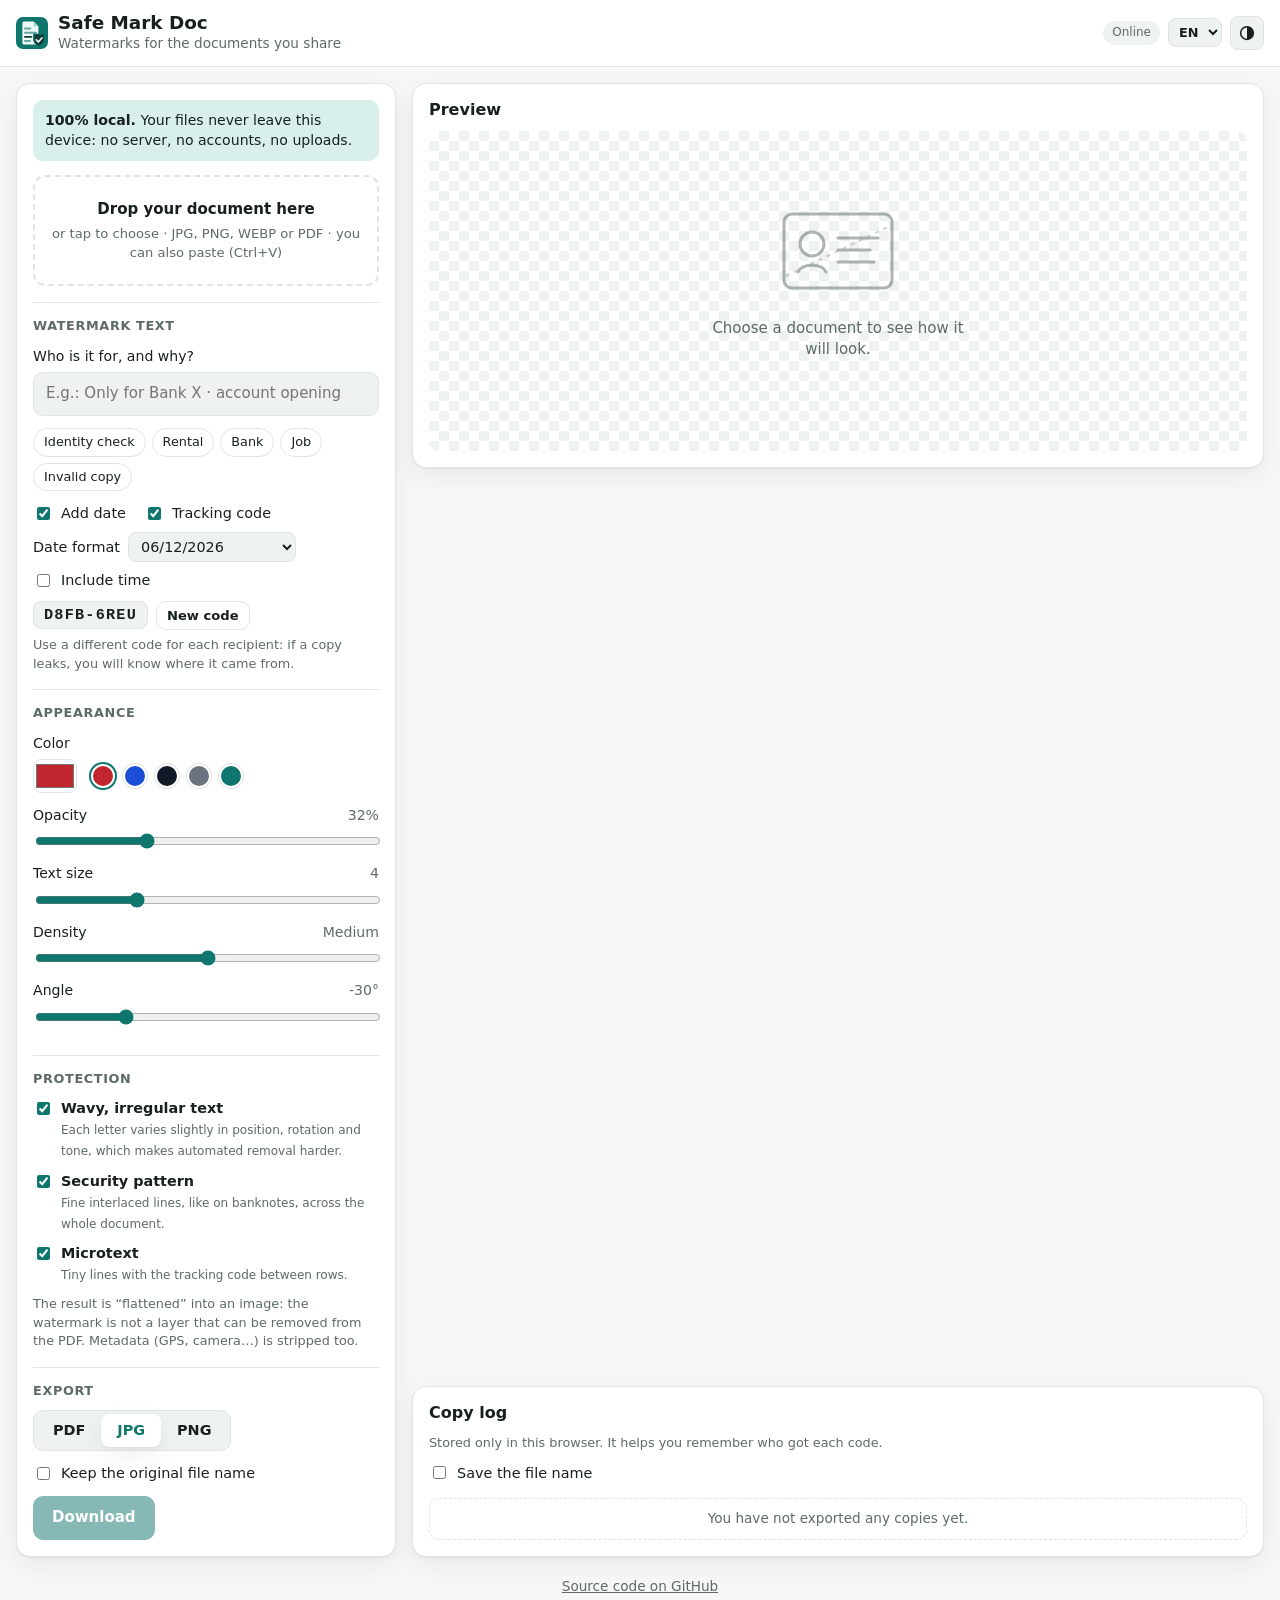
==== commit 192b68d5: "feat(watermark): choose the date format and optionally include the time" ====
--- a/src/index.html
+++ b/src/index.html
@@ -84,6 +84,18 @@
           <label class="m-check"><input id="opt-date" type="checkbox" checked> <span data-i18n="opt.date">Add date</span></label>
           <label class="m-check"><input id="opt-trace" type="checkbox" checked> <span data-i18n="opt.trace">Tracking code</span></label>
         </div>
+        <div class="m-date-row" id="date-row">
+          <label class="m-inline-field">
+            <span data-i18n="date.format">Date format</span>
+            <select id="date-format" class="a-select">
+              <option value="numeric">05/11/2026</option>
+              <option value="iso">2026-11-05</option>
+              <option value="short">5 Nov 2026</option>
+              <option value="long">5 November 2026</option>
+            </select>
+          </label>
+          <label class="m-check"><input id="opt-time" type="checkbox"> <span data-i18n="opt.time">Include time</span></label>
+        </div>
         <div class="m-trace-row" id="trace-row">
           <code id="trace-code" data-i18n-attr="title:trace.title"></code>
           <button type="button" class="a-btn a-btn--small a-btn--ghost" id="trace-regen" data-i18n="trace.regen">New code</button>
--- a/src/css/styles.css
+++ b/src/css/styles.css
@@ -165,6 +165,23 @@
   accent-color: var(--accent);
 }
 
+/* Select */
+.a-select {
+  font: inherit;
+  font-size: .9rem;
+  color: var(--text);
+  background: var(--surface-2);
+  border: 1px solid var(--border);
+  border-radius: 8px;
+  padding: 5px 8px;
+  cursor: pointer;
+}
+
+.a-select:focus-visible {
+  outline: 2px solid var(--accent);
+  outline-offset: 1px;
+}
+
 /* Button */
 .a-btn {
   font: inherit;
@@ -506,6 +523,22 @@
 }
 
 /* Trace code and its action */
+/* Date format and time, shown while "Add date" is checked */
+.m-date-row {
+  display: flex;
+  flex-wrap: wrap;
+  align-items: center;
+  gap: 8px 18px;
+  margin-bottom: 10px;
+}
+
+.m-inline-field {
+  display: inline-flex;
+  align-items: center;
+  gap: 8px;
+  font-size: .9rem;
+}
+
 .m-trace-row {
   display: flex;
   align-items: center;
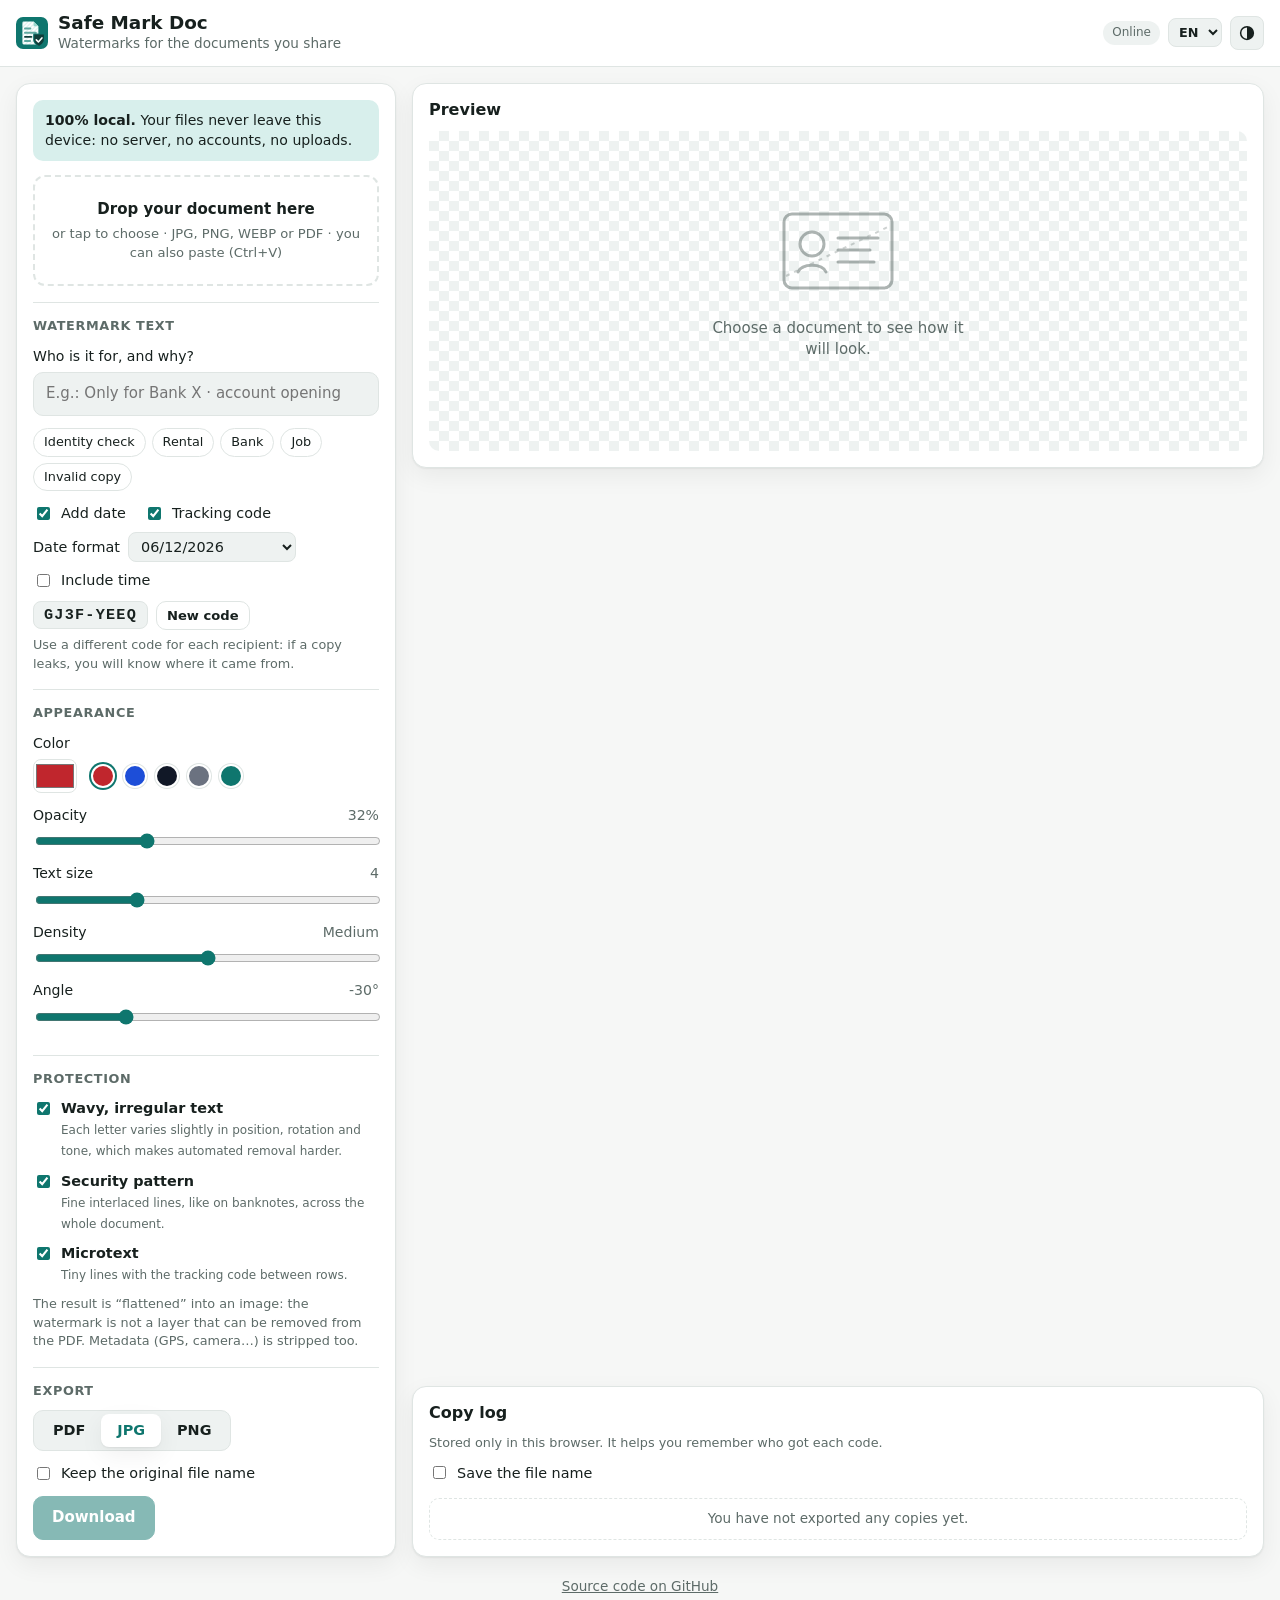
==== commit e11e4ed9: "feat(seo): add link previews, language URLs and llms.txt" ====
--- a/src/index.html
+++ b/src/index.html
@@ -4,8 +4,41 @@
   <meta charset="utf-8">
   <meta http-equiv="Content-Security-Policy" content="default-src 'self'; script-src 'self' 'sha256-SOkTy9/9OgmfgG5jYBqHfkcarbmCTaWzUJ3GbNUOKh4='; style-src 'self'; img-src 'self' blob: data:; font-src 'self' blob: data:; worker-src 'self' blob:; connect-src 'self'; manifest-src 'self'; object-src 'none'; base-uri 'self'; form-action 'self'">
   <meta name="viewport" content="width=device-width, initial-scale=1, viewport-fit=cover">
-  <title>Safe Mark Doc</title>
+  <title data-i18n="meta.title">Safe Mark Doc · Watermark your ID before sharing it</title>
   <meta name="description" data-i18n-attr="content:meta.description" content="Add tamper-resistant watermarks to your ID, contracts or invoices before sharing them. Nothing is uploaded: everything happens on your device.">
+  <!-- Search engines and link previews. Absolute URLs point to GitHub Pages, also in self-hosted copies; the canonical link is added by app.js. -->
+  <link rel="alternate" hreflang="en" href="https://kijart.github.io/safe-mark-doc/?lang=en">
+  <link rel="alternate" hreflang="es" href="https://kijart.github.io/safe-mark-doc/?lang=es">
+  <link rel="alternate" hreflang="x-default" href="https://kijart.github.io/safe-mark-doc/">
+  <meta property="og:type" content="website">
+  <meta property="og:site_name" content="Safe Mark Doc">
+  <meta property="og:title" content="Safe Mark Doc · Watermark your ID before sharing it">
+  <meta property="og:description" content="Add tamper-resistant watermarks to your ID, contracts or invoices before sharing them. Nothing is uploaded: everything happens on your device.">
+  <meta property="og:url" content="https://kijart.github.io/safe-mark-doc/">
+  <meta property="og:image" content="https://kijart.github.io/safe-mark-doc/screenshots/social.png">
+  <meta property="og:image:width" content="1200">
+  <meta property="og:image:height" content="630">
+  <meta property="og:image:alt" content="A sample ID card with a watermark that says who the copy is for, the date and a trace code">
+  <meta property="og:locale" content="en_GB">
+  <meta property="og:locale:alternate" content="es_ES">
+  <meta name="twitter:card" content="summary_large_image">
+  <script type="application/ld+json">
+    {
+      "@context": "https://schema.org",
+      "@type": "WebApplication",
+      "name": "Safe Mark Doc",
+      "url": "https://kijart.github.io/safe-mark-doc/",
+      "description": "Add tamper-resistant watermarks to ID cards, passports, contracts or invoices before sharing them. Everything runs in the browser: nothing is uploaded.",
+      "applicationCategory": "UtilitiesApplication",
+      "operatingSystem": "Any",
+      "browserRequirements": "Requires a modern browser with JavaScript",
+      "inLanguage": ["en", "es"],
+      "isAccessibleForFree": true,
+      "offers": { "@type": "Offer", "price": "0", "priceCurrency": "EUR" },
+      "image": "https://kijart.github.io/safe-mark-doc/screenshots/social.png",
+      "screenshot": "https://kijart.github.io/safe-mark-doc/screenshots/wide.png"
+    }
+  </script>
   <meta name="theme-color" content="#0f766e">
   <link rel="manifest" href="manifest.webmanifest">
   <link rel="icon" href="icons/favicon.svg" type="image/svg+xml">
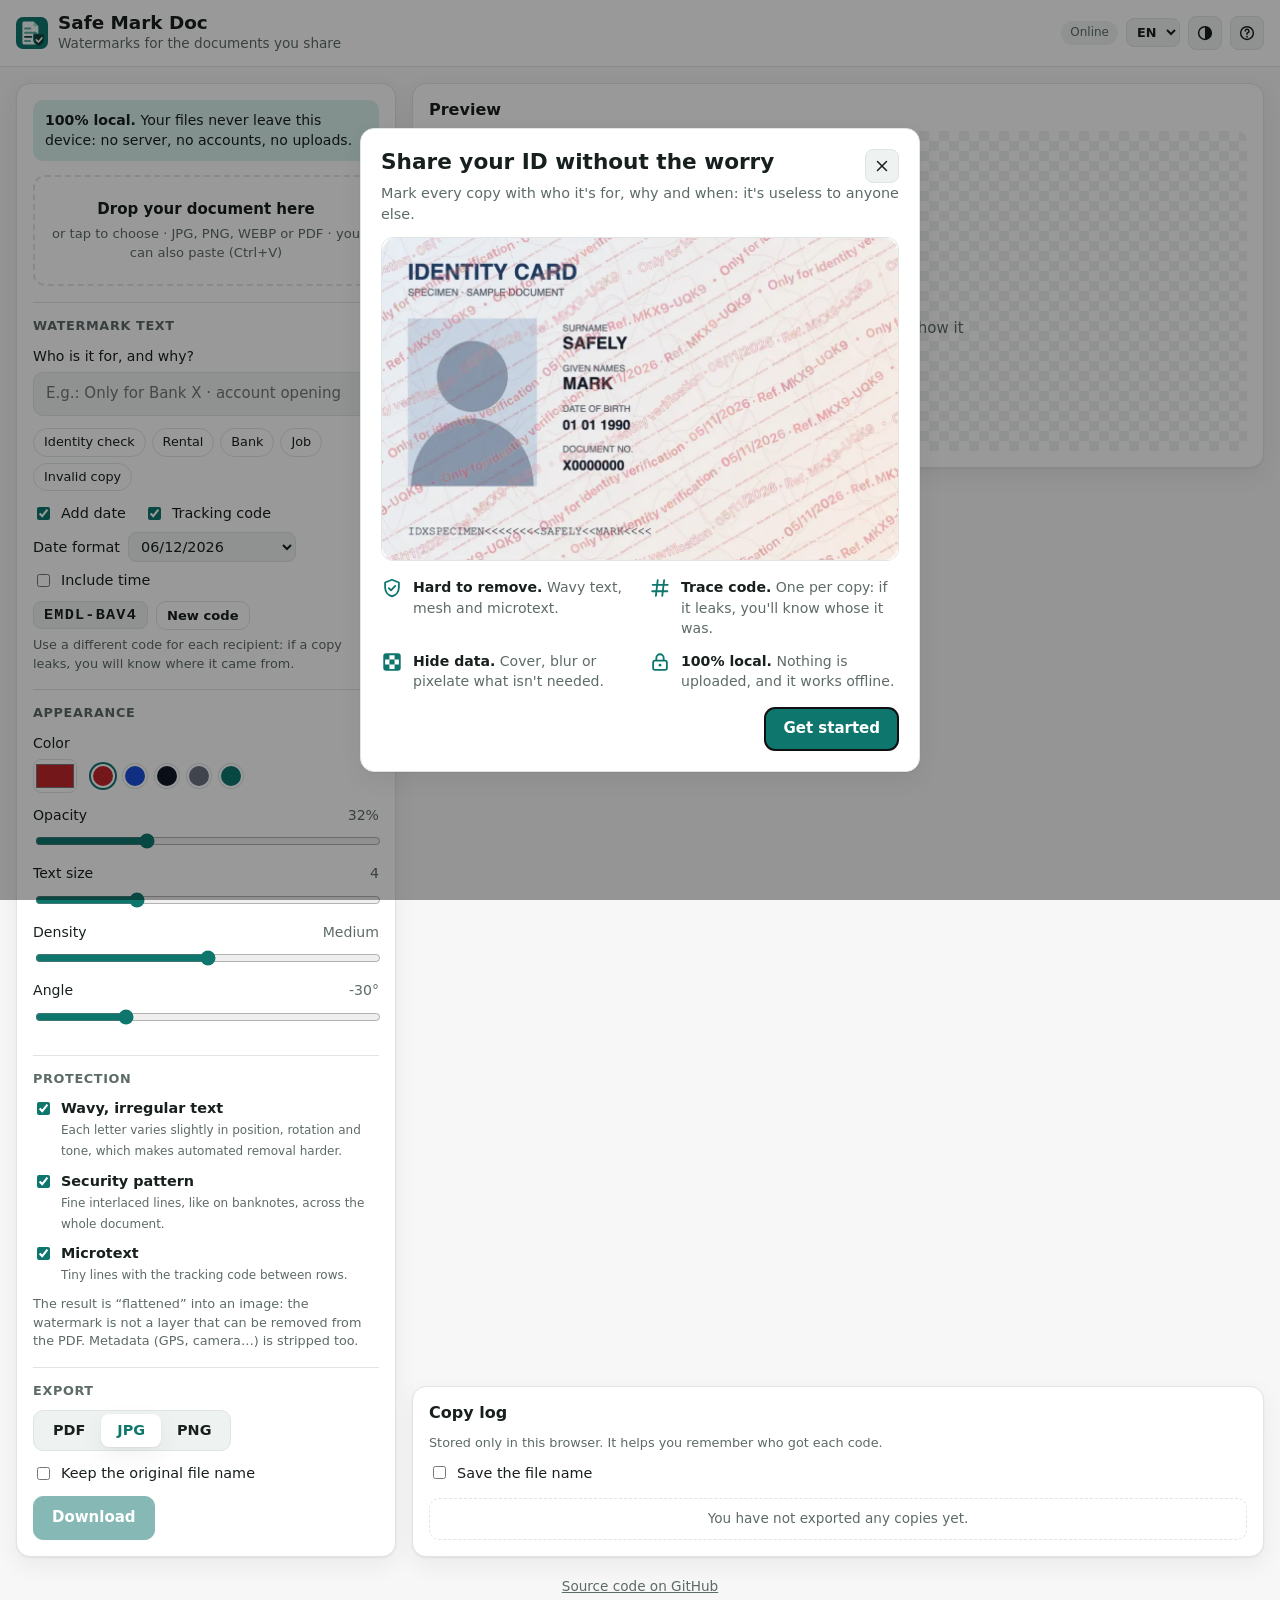
==== commit 1da41109: "feat(onboarding): welcome first-time visitors with a one-screen overview" ====
--- a/src/index.html
+++ b/src/index.html
@@ -79,6 +79,9 @@
         <svg class="a-icon-btn__icon--light" viewBox="0 0 24 24" aria-hidden="true"><circle cx="12" cy="12" r="4.5" fill="none" stroke="currentColor" stroke-width="2"/><path d="M12 2v2.5M12 19.5V22M2 12h2.5M19.5 12H22M4.9 4.9l1.8 1.8M17.3 17.3l1.8 1.8M4.9 19.1l1.8-1.8M17.3 6.7l1.8-1.8" stroke="currentColor" stroke-width="2" stroke-linecap="round"/></svg>
         <svg class="a-icon-btn__icon--dark" viewBox="0 0 24 24" aria-hidden="true"><path d="M20 14.5A8.5 8.5 0 0 1 9.5 4a8.5 8.5 0 1 0 10.5 10.5z" fill="none" stroke="currentColor" stroke-width="2" stroke-linejoin="round"/></svg>
       </button>
+      <button type="button" id="help-btn" class="a-icon-btn" data-i18n-attr="aria-label:top.help;title:top.help" aria-label="What does this app do?" title="What does this app do?">
+        <svg viewBox="0 0 24 24" aria-hidden="true"><circle cx="12" cy="12" r="8.5" fill="none" stroke="currentColor" stroke-width="2"/><path d="M9.6 9.4a2.5 2.5 0 1 1 3.4 2.3c-.6.3-1 .8-1 1.5v.6" fill="none" stroke="currentColor" stroke-width="2" stroke-linecap="round"/><circle cx="12" cy="16.9" r="1.2" fill="currentColor"/></svg>
+      </button>
       <button id="install-btn" class="a-btn a-btn--ghost" hidden data-i18n="top.install">Install app</button>
     </div>
   </header>
@@ -264,6 +267,40 @@
     </form>
   </dialog>
 
+  <!-- Shown once to first-time visitors; the "?" button in the top bar opens it again. -->
+  <dialog id="welcome-dialog" class="o-dialog o-welcome" aria-labelledby="welcome-title" aria-describedby="welcome-lead">
+    <form method="dialog">
+      <button type="submit" id="welcome-close" class="a-icon-btn o-welcome__close" value="close" data-i18n-attr="aria-label:welcome.close" aria-label="Close">
+        <svg viewBox="0 0 24 24" aria-hidden="true"><path d="M6 6l12 12M18 6L6 18" fill="none" stroke="currentColor" stroke-width="2" stroke-linecap="round"/></svg>
+      </button>
+      <h2 id="welcome-title" data-i18n="welcome.title">Share your ID without the worry</h2>
+      <p id="welcome-lead" class="o-dialog__message" data-i18n="welcome.lead">Mark every copy with who it's for, why and when: it's useless to anyone else.</p>
+      <!-- Decorative: the texts carry the meaning. -->
+      <img class="o-welcome__hero" src="img/welcome.webp" width="1040" height="652" alt="">
+      <ul class="o-welcome__tiles">
+        <li>
+          <svg viewBox="0 0 24 24" aria-hidden="true"><path d="M12 3l7.5 3v5.5c0 4.6-3.2 8.4-7.5 9.5-4.3-1.1-7.5-4.9-7.5-9.5V6z" fill="none" stroke="currentColor" stroke-width="2" stroke-linejoin="round"/><path d="M8.5 12.2l2.4 2.4 4.6-4.8" fill="none" stroke="currentColor" stroke-width="2" stroke-linecap="round" stroke-linejoin="round"/></svg>
+          <p><strong data-i18n="welcome.protect.title">Hard to remove.</strong> <span data-i18n="welcome.protect.text">Wavy text, mesh and microtext.</span></p>
+        </li>
+        <li>
+          <svg viewBox="0 0 24 24" aria-hidden="true"><path d="M9.5 3.5L7.5 20.5M16.5 3.5l-2 17M4 8.5h16.5M3.5 15.5H20" fill="none" stroke="currentColor" stroke-width="2" stroke-linecap="round"/></svg>
+          <p><strong data-i18n="welcome.trace.title">Trace code.</strong> <span data-i18n="welcome.trace.text">One per copy: if it leaks, you'll know whose it was.</span></p>
+        </li>
+        <li>
+          <svg viewBox="0 0 24 24" aria-hidden="true"><rect x="3.5" y="3.5" width="17" height="17" rx="2" fill="none" stroke="currentColor" stroke-width="2"/><path d="M3.5 3.5h5.7v5.7H3.5zM14.8 3.5h5.7v5.7h-5.7zM9.2 9.2h5.6v5.6H9.2zM3.5 14.8h5.7v5.7H3.5zM14.8 14.8h5.7v5.7h-5.7z" fill="currentColor"/></svg>
+          <p><strong data-i18n="welcome.redact.title">Hide data.</strong> <span data-i18n="welcome.redact.text">Cover, blur or pixelate what isn't needed.</span></p>
+        </li>
+        <li>
+          <svg viewBox="0 0 24 24" aria-hidden="true"><rect x="4.5" y="10.5" width="15" height="10" rx="2" fill="none" stroke="currentColor" stroke-width="2"/><path d="M8 10.5V7.5a4 4 0 0 1 8 0v3" fill="none" stroke="currentColor" stroke-width="2"/><circle cx="12" cy="15.5" r="1.5" fill="currentColor"/></svg>
+          <p><strong data-i18n="welcome.local.title">100% local.</strong> <span data-i18n="welcome.local.text">Nothing is uploaded, and it works offline.</span></p>
+        </li>
+      </ul>
+      <div class="m-actions o-dialog__actions">
+        <button type="submit" id="welcome-start" class="a-btn a-btn--primary" value="start" data-i18n="welcome.start">Get started</button>
+      </div>
+    </form>
+  </dialog>
+
   <div id="toast" class="o-toast" aria-hidden="true"></div>
   <p id="announce-status" class="u-visually-hidden" role="status"></p>
   <p id="announce-alert" class="u-visually-hidden" role="alert"></p>
--- a/src/css/styles.css
+++ b/src/css/styles.css
@@ -255,6 +255,7 @@
   display: none;
 }
 
+.a-icon-btn svg:only-child,
 .a-icon-btn[data-mode="auto"] .a-icon-btn__icon--auto,
 .a-icon-btn[data-mode="light"] .a-icon-btn__icon--light,
 .a-icon-btn[data-mode="dark"] .a-icon-btn__icon--dark {
@@ -874,6 +875,83 @@
 .o-dialog__actions {
   justify-content: flex-end;
   margin-top: 16px;
+}
+
+/* Welcome: what the app does, shown once to first-time visitors */
+.o-welcome {
+  width: min(560px, calc(100vw - 32px));
+  max-height: calc(100dvh - 32px);
+  overflow-y: auto;
+}
+
+.o-welcome form {
+  position: relative;
+}
+
+.o-welcome h2 {
+  margin: 0;
+  font-size: 1.35rem;
+  padding-right: 44px; /* room for the close button */
+}
+
+.o-welcome__close {
+  position: absolute;
+  top: 0;
+  right: 0;
+}
+
+.o-welcome__hero {
+  display: block;
+  width: 100%;
+  height: auto;
+  aspect-ratio: 1040 / 652;
+  object-fit: cover;
+  border-radius: 12px;
+  border: 1px solid var(--border);
+}
+
+.o-welcome__tiles {
+  list-style: none;
+  margin: 16px 0 0;
+  padding: 0;
+  display: grid;
+  grid-template-columns: 1fr 1fr;
+  gap: 12px 18px;
+}
+
+.o-welcome__tiles li {
+  display: flex;
+  gap: 10px;
+  align-items: flex-start;
+}
+
+.o-welcome__tiles svg {
+  flex: none;
+  width: 22px;
+  height: 22px;
+  color: var(--accent);
+}
+
+.o-welcome__tiles p {
+  margin: 0;
+  font-size: .88rem;
+  color: var(--muted);
+}
+
+.o-welcome__tiles strong {
+  color: var(--text);
+}
+
+@media (max-width: 480px) {
+  .o-welcome__tiles {
+    grid-template-columns: 1fr;
+  }
+}
+
+@media (max-width: 520px) {
+  .o-welcome__hero {
+    max-height: 30vh;
+  }
 }
 
 /* Toast */
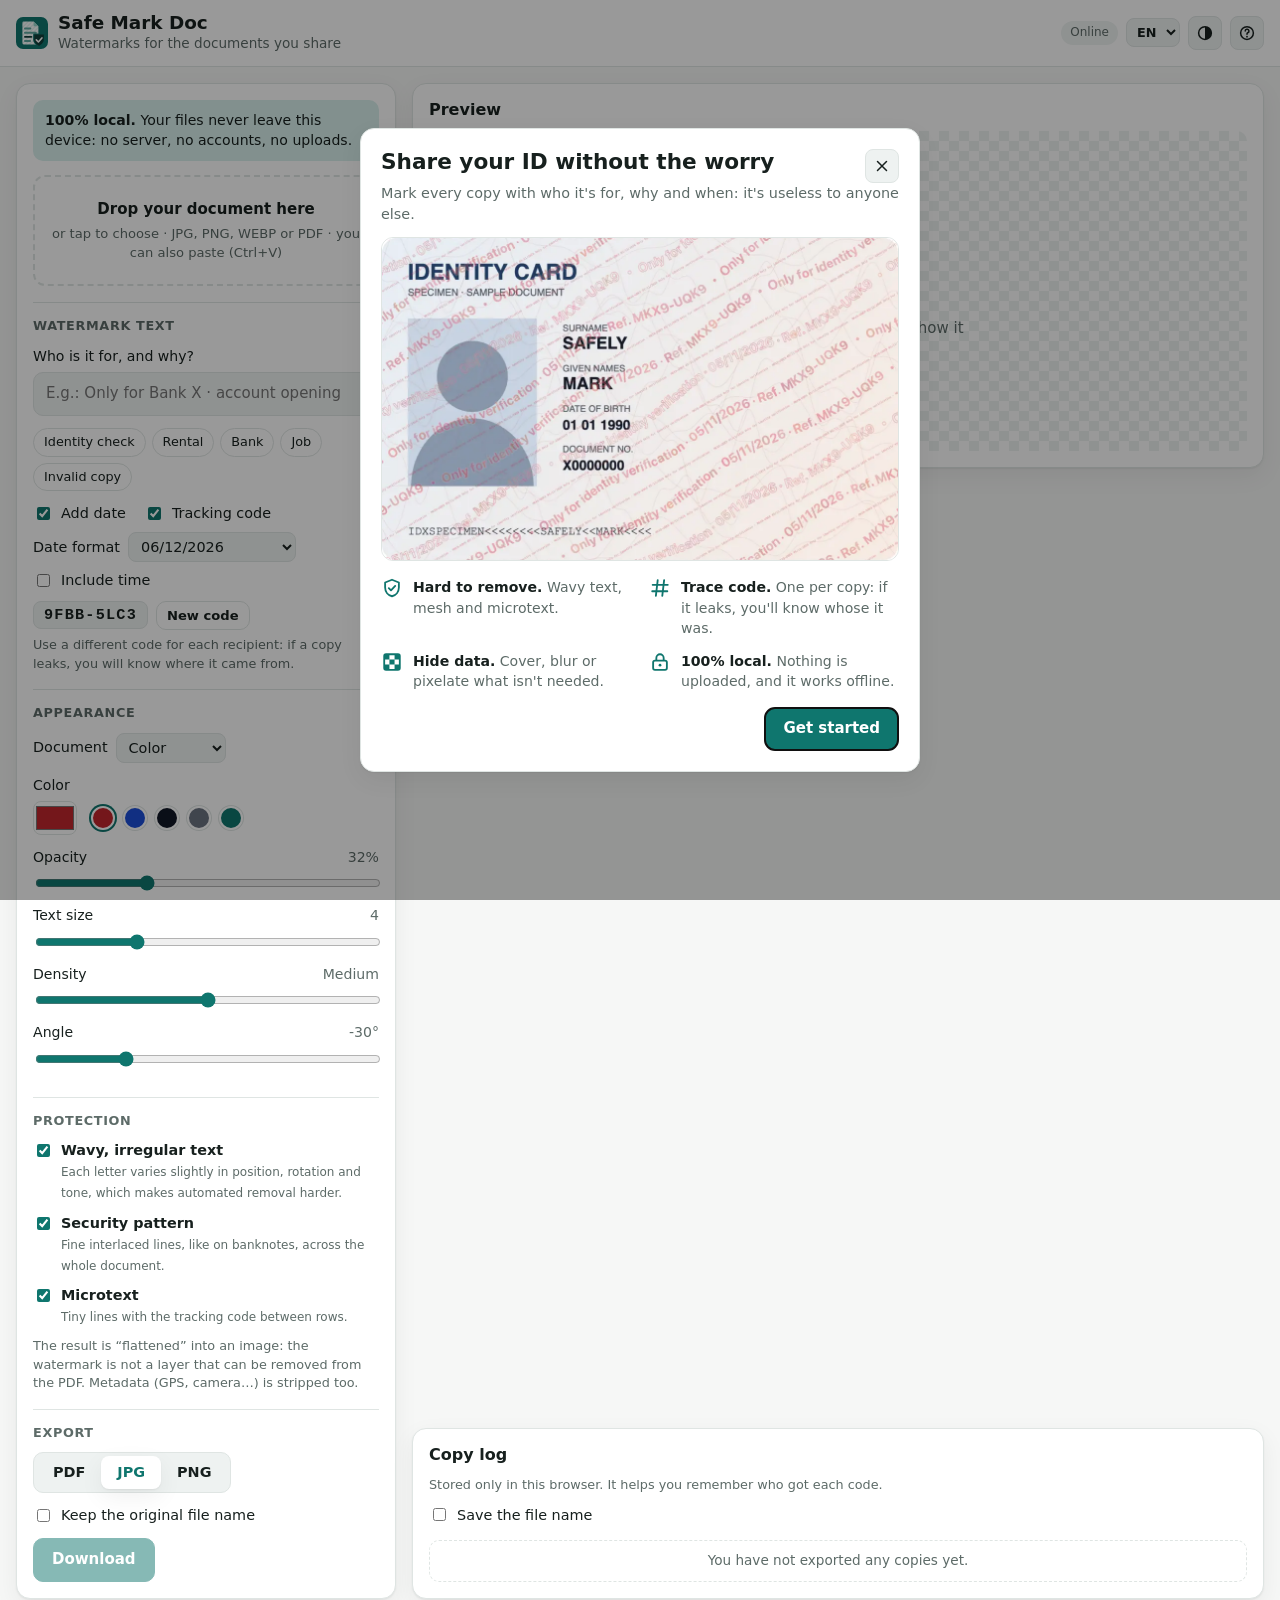
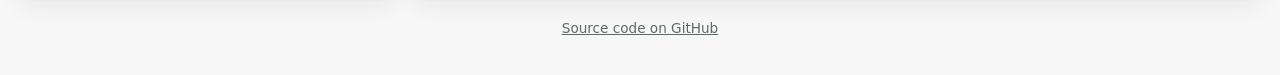
==== commit b5c16cda: "feat(watermark): show and export the document in grayscale" ====
--- a/src/index.html
+++ b/src/index.html
@@ -141,6 +141,13 @@
 
       <fieldset>
         <legend data-i18n="look.legend">Appearance</legend>
+        <label class="m-inline-field m-tone">
+          <span data-i18n="look.tone">Document</span>
+          <select id="doc-tone" class="a-select">
+            <option value="color" data-i18n="tone.color">Color</option>
+            <option value="gray" data-i18n="tone.gray">Grayscale</option>
+          </select>
+        </label>
         <div class="m-row">
           <label class="m-field m-field--color">
             <span data-i18n="look.color">Color</span>
--- a/src/css/styles.css
+++ b/src/css/styles.css
@@ -540,6 +540,12 @@
   font-size: .9rem;
 }
 
+/* Document tone, first row of "Appearance" */
+.m-tone {
+  display: flex;
+  margin-bottom: 12px;
+}
+
 .m-trace-row {
   display: flex;
   align-items: center;
